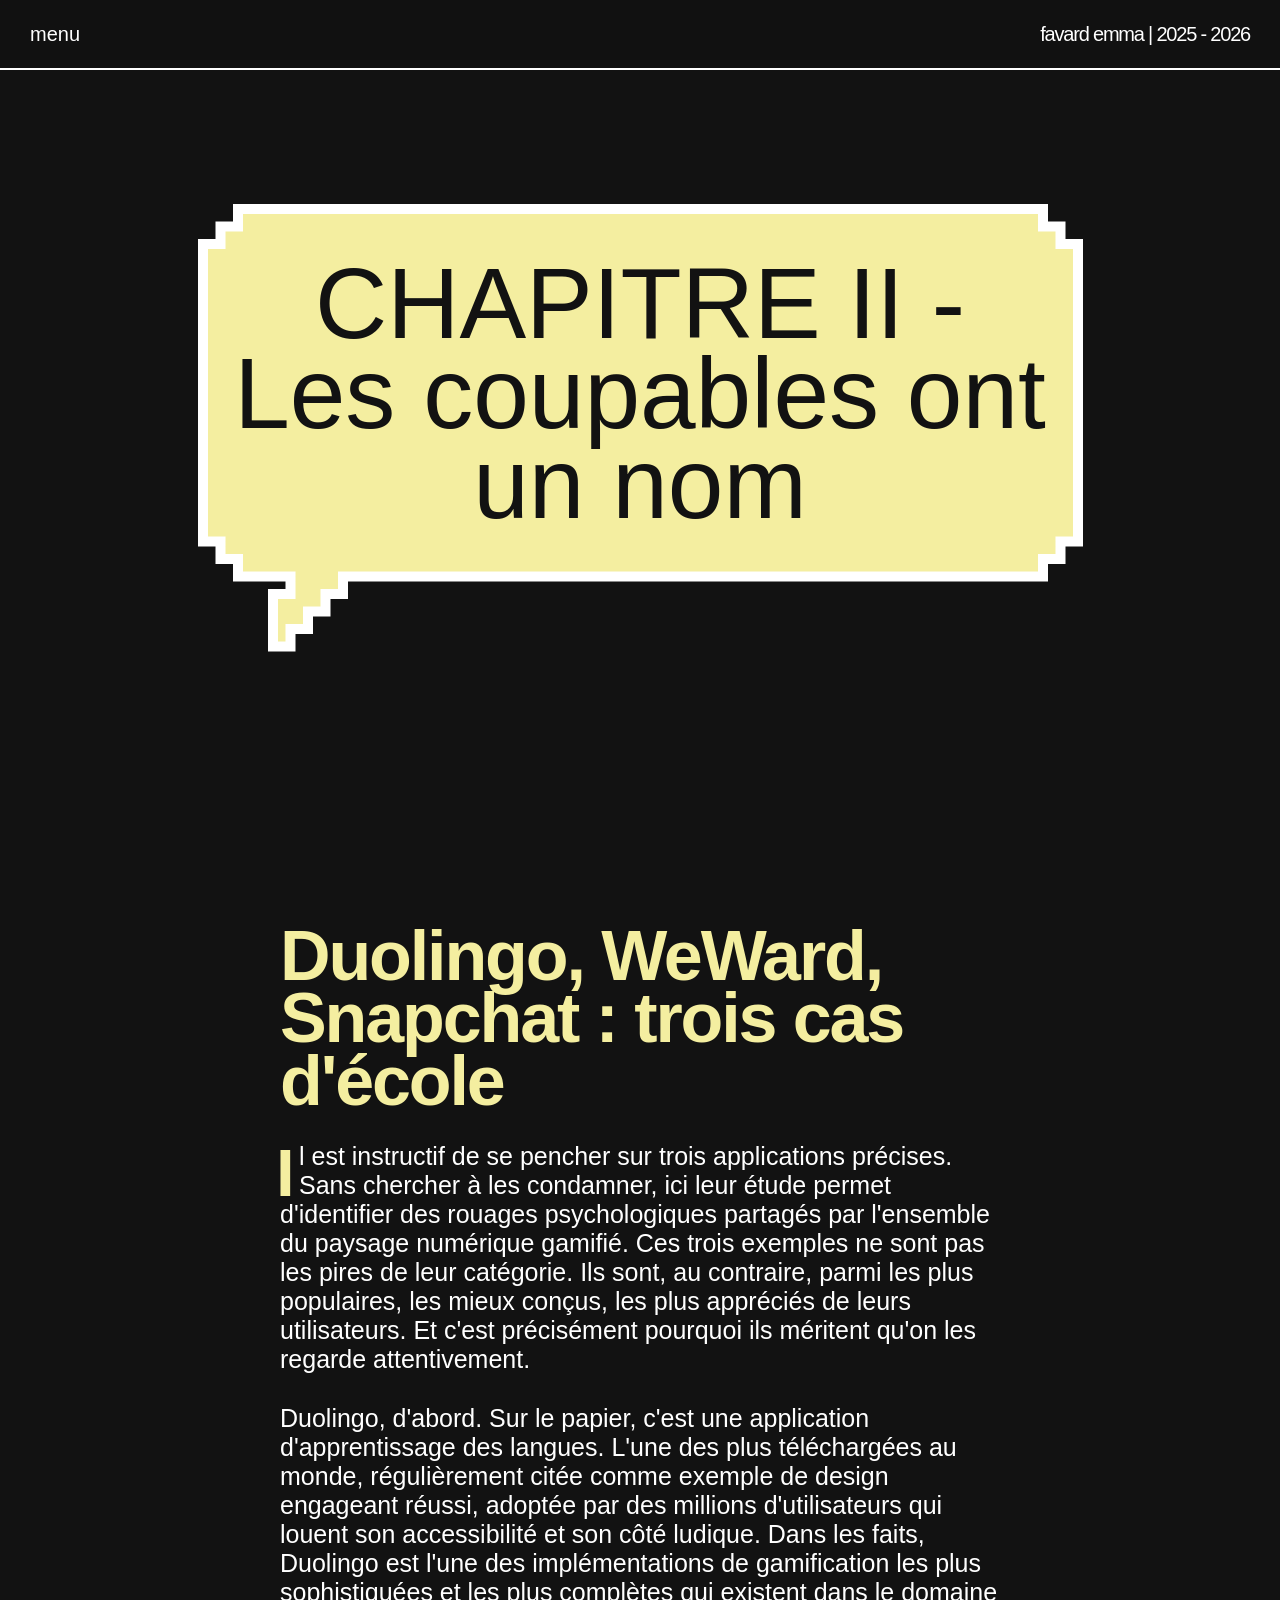
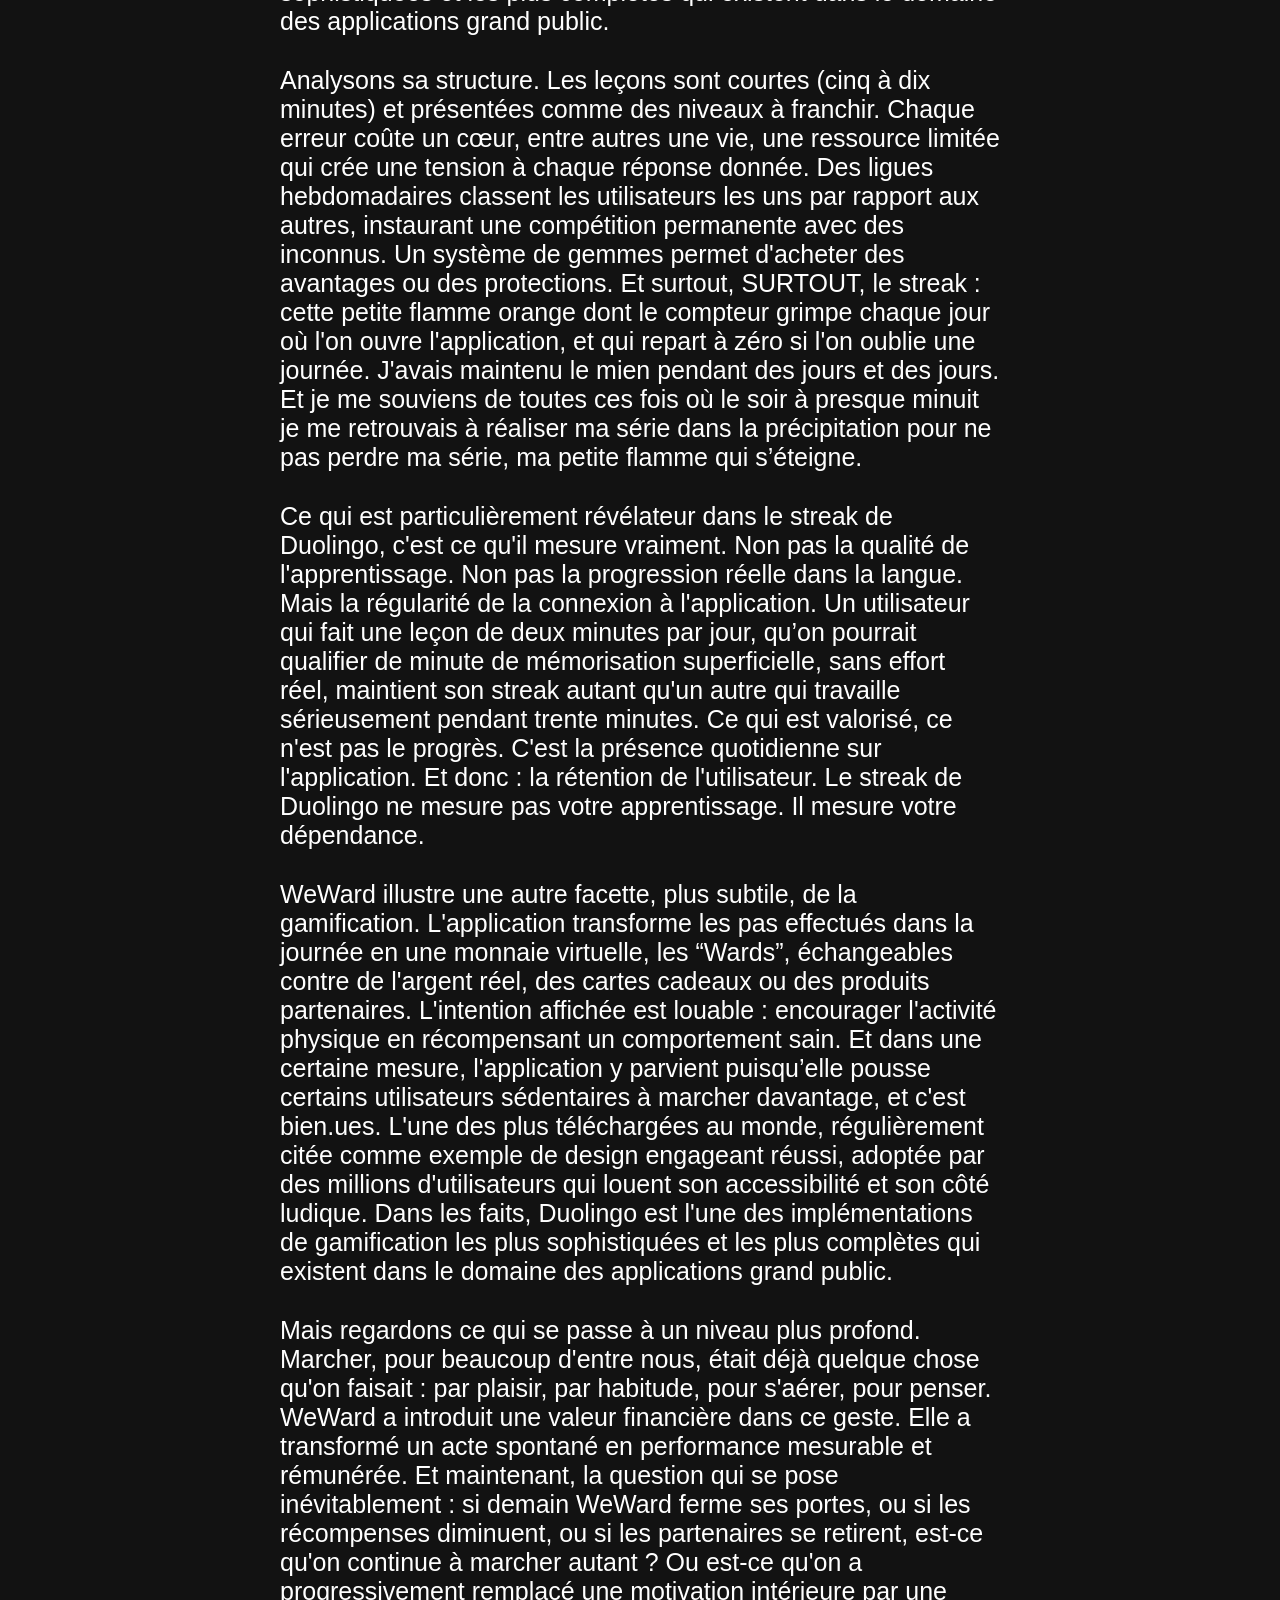
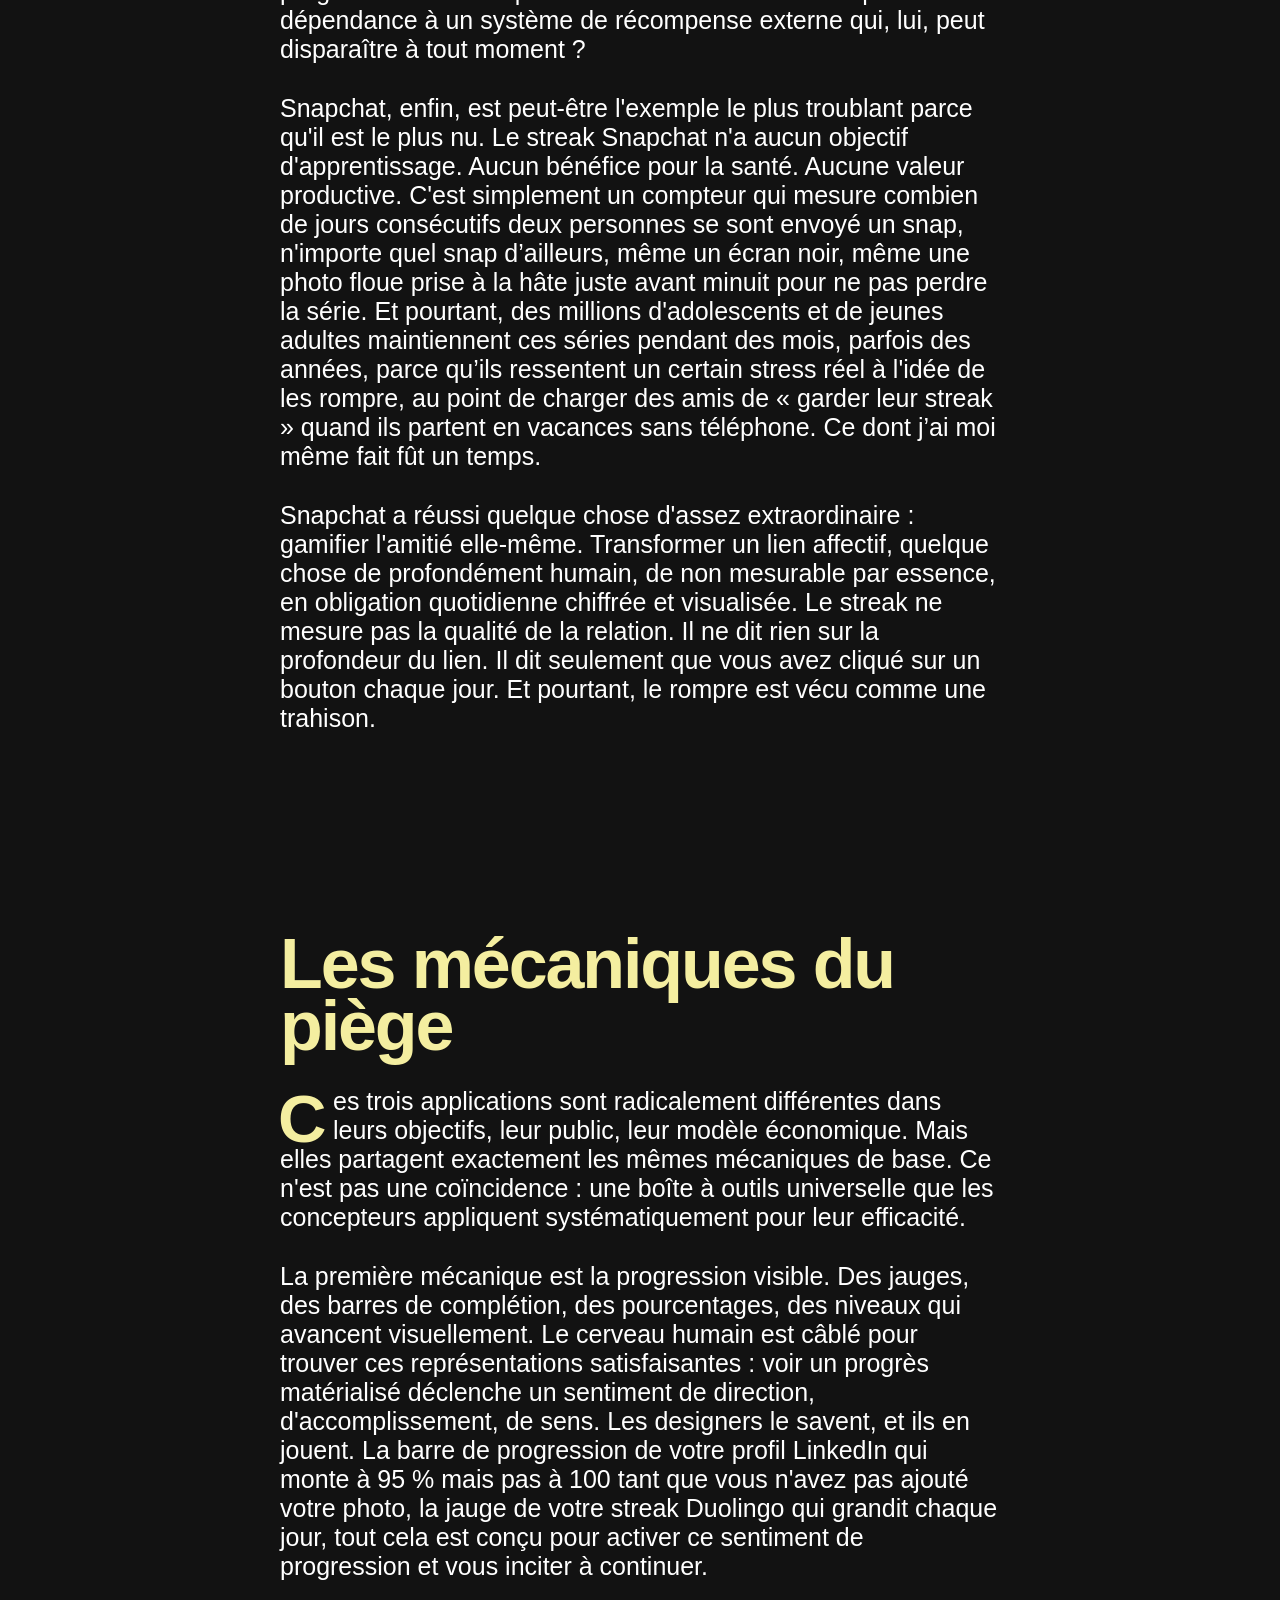
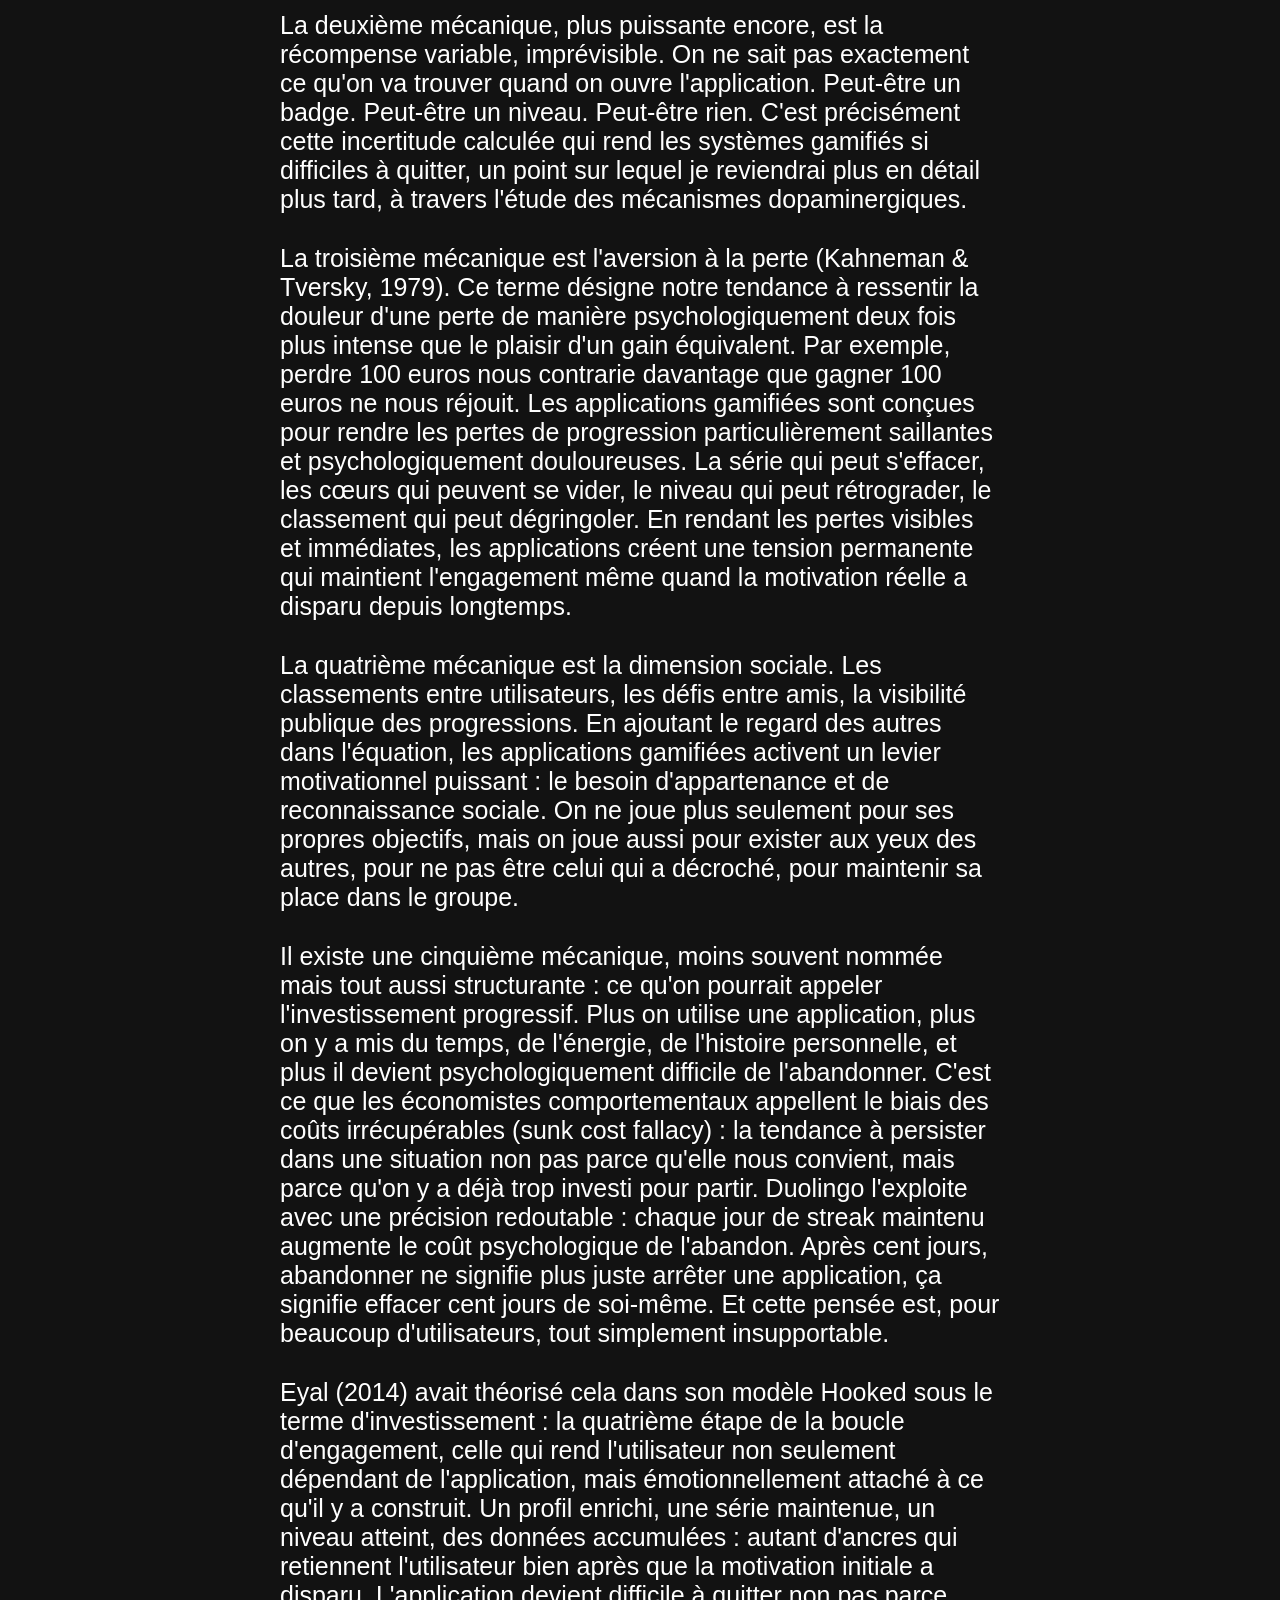
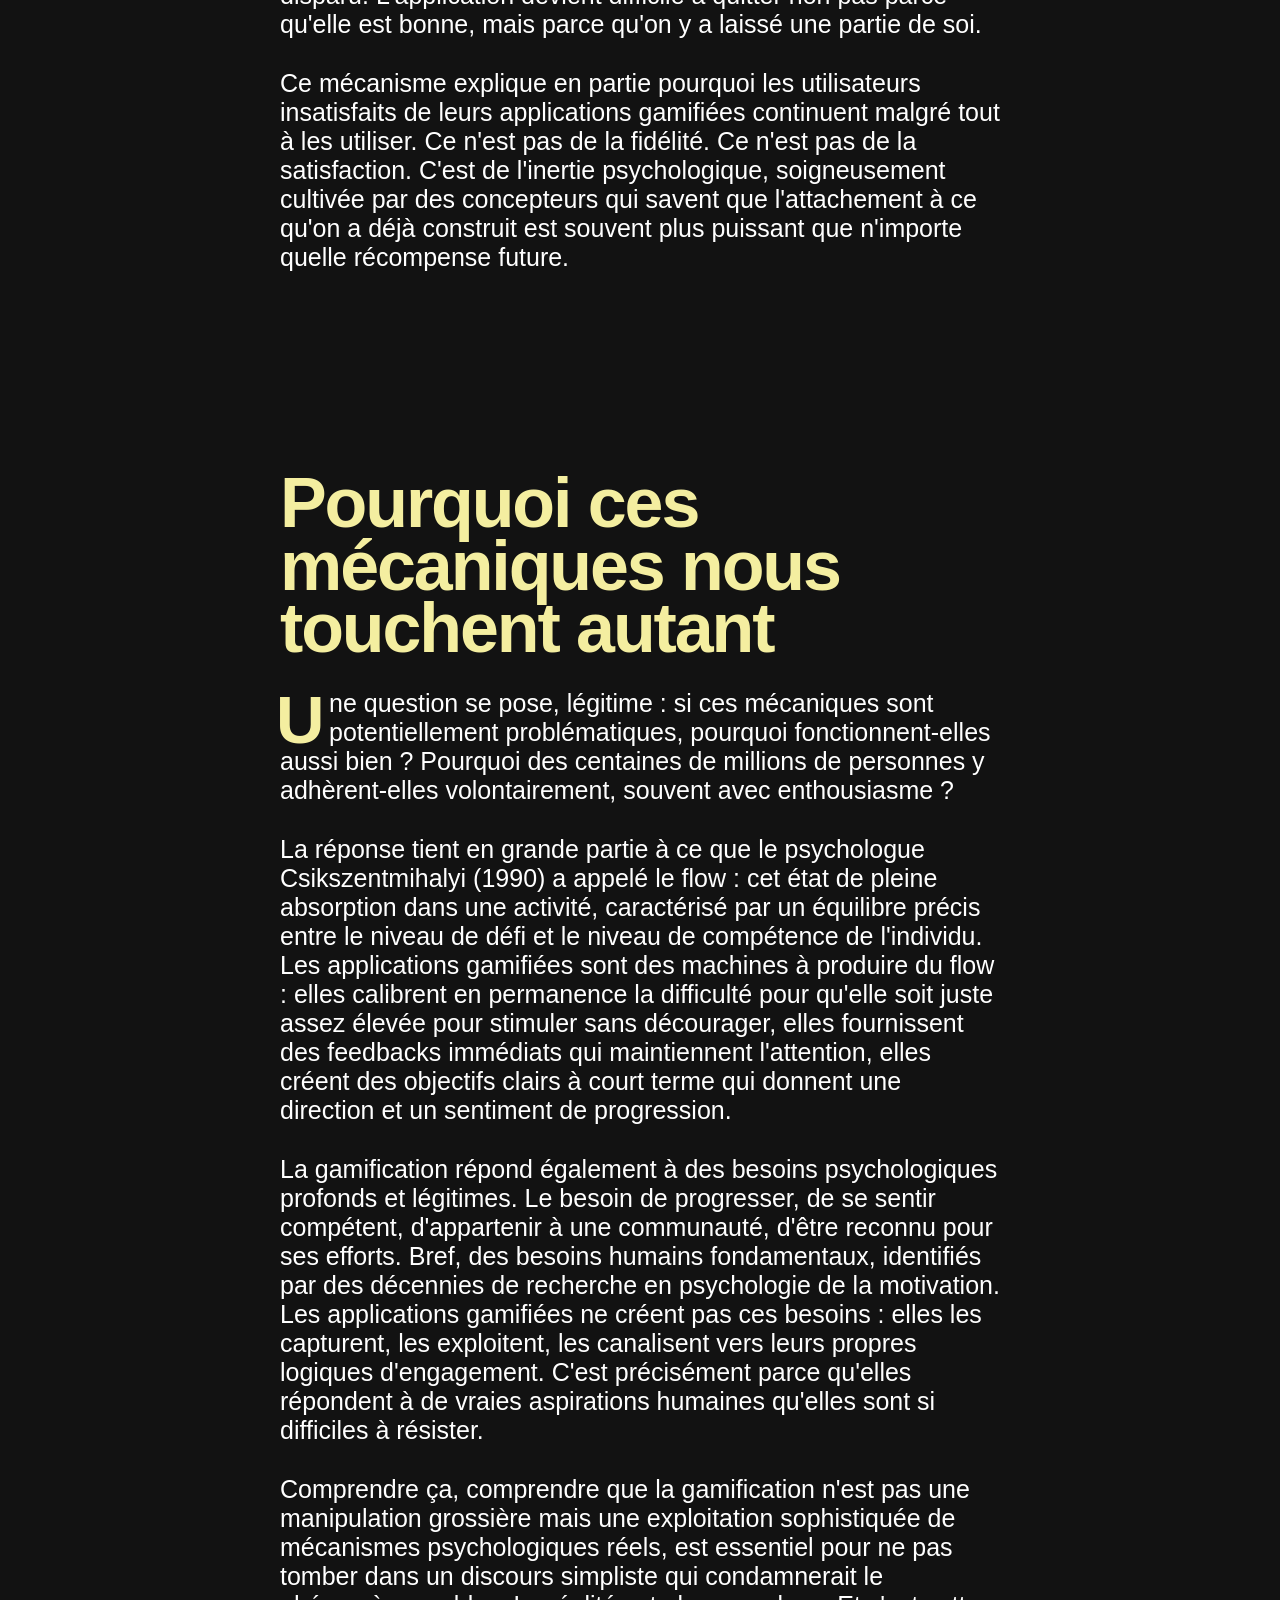
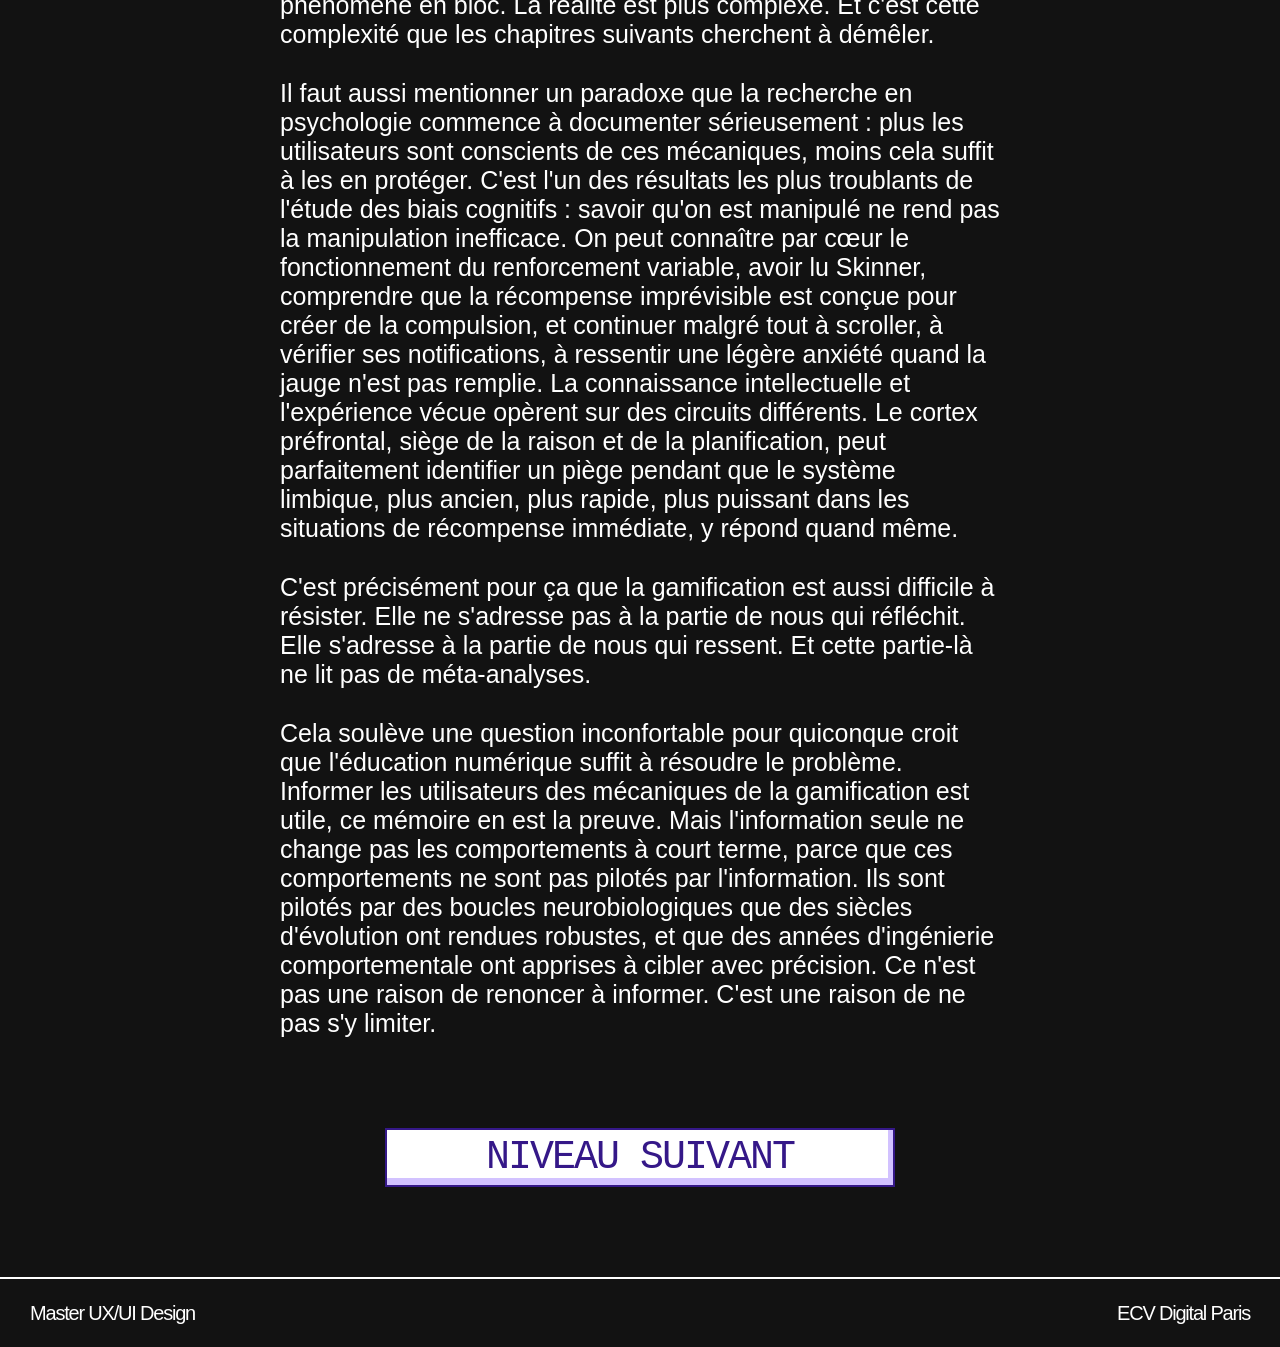
==== chapter-II.html @ 83c029a9 "Add files via upload" ====
<!doctype html>
<html lang="fr">
<head>
  <meta charset="utf-8">
  <meta name="viewport" content="width=device-width, initial-scale=1">
  <meta name="description" content="Introduction — Master UX/UI Design">
  <title>Introduction — Master UX/UI Design</title>
  <link rel="stylesheet" href="style.css">
</head>

<body style="--accent-color: #F4EEA0;">

  <section class="pause-menu" aria-label="Menu de navigation" aria-hidden="true">
    <header class="pause-menu__header"><button class="pause-menu__close" type="button" data-menu-close aria-label="Fermer le menu"><img src="assets/menu-icon-1.svg" alt=""></button><span>favard emma | 2025 - 2026</span></header>
    <nav class="pause-menu__content" aria-label="Pages">
      <h2>PAUSE</h2>
      <button type="button" data-page="introduction">introduction</button>
      <button type="button" data-page="chapter-I">chapitre I</button>
      <button type="button" data-page="chapter-II">chapitre II</button>
      <button type="button" data-page="chapter-III">chapitre III</button>
      <button type="button" data-page="chapter-IV">chapitre IV</button>
      <button type="button" data-page="conclusion">conclusion</button>
      <button type="button" data-page="bibliographie">bibliographie</button>
      <button type="button" data-page="quitter">quitter</button>
    </nav>
  </section>

  <header class="site-header">
    <nav class="nav-content" aria-label="Navigation principale"><button class="menu" type="button" data-menu-open>menu</button><span>favard emma | 2025 - 2026</span></nav>
  </header>

  <div class="progress" aria-label="Progression de la page"></div>

  <main>

    <section class="hero" aria-labelledby="page-title" style="--theme-color: #F4EEA0;">
      <div class="bubble">
        <svg class="bubble__svg" viewBox="0 0 300 150" preserveAspectRatio="none">
          <!-- Fond coloré dynamique -->
          <path class="bubble__fill" d="
            M 12,0 
            H 288 V 6 H 294 V 12 H 300 
            V 114 H 294 V 120 H 288 V 126 
            H 48 V 132 H 42 V 138 H 36 V 144 H 30 V 150 H 24 V 144 H 24 V 132 H 30 V 126 
            H 12 V 120 H 6 V 114 H 0 
            V 12 H 6 V 6 H 12 Z" />
          
          <!-- Contour blanc fixe -->
          <path class="bubble__outline" vector-effect="non-scaling-stroke" d="
            M 12,0 
            H 288 V 6 H 294 V 12 H 300 
            V 114 H 294 V 120 H 288 V 126 
            H 48 V 132 H 42 V 138 H 36 V 144 H 30 V 150 H 24 V 144 H 24 V 132 H 30 V 126 
            H 12 V 120 H 6 V 114 H 0 
            V 12 H 6 V 6 H 12 Z" />
        </svg>

        <h1 id="page-title">CHAPITRE II - Les coupables ont un nom</h1>
      </div>
    </section>

    <nav class="toc" id="toc" aria-label="Sommaire de la page">
      <ul>
        <li><a href="#section-1">Duolingo, WeWard, Snapchat : trois cas d'école</a></li>
        <li><a href="#section-2">Les mécaniques du piège</a></li>
        <li><a href="#section-3">Pourquoi ces mécaniques nous touchent autant</a></li>
      </ul>
    </nav>

    <article class="content">
      <h2 id="section-1">Duolingo, WeWard, Snapchat : trois cas d'école</h2>
        <p>Il est instructif de se pencher sur trois applications précises. Sans chercher à les condamner, ici leur étude permet d'identifier des rouages psychologiques partagés par l'ensemble du paysage numérique gamifié. Ces trois exemples ne sont pas les pires de leur catégorie. Ils sont, au contraire, parmi les plus populaires, les mieux conçus, les plus appréciés de leurs utilisateurs. Et c'est précisément pourquoi ils méritent qu'on les regarde attentivement.</p>

        <p>Duolingo, d'abord. Sur le papier, c'est une application d'apprentissage des langues. L'une des plus téléchargées au monde, régulièrement citée comme exemple de design engageant réussi, adoptée par des millions d'utilisateurs qui louent son accessibilité et son côté ludique. Dans les faits, Duolingo est l'une des implémentations de gamification les plus sophistiquées et les plus complètes qui existent dans le domaine des applications grand public.</p>

        <p>Analysons sa structure. Les leçons sont courtes (cinq à dix minutes) et présentées comme des niveaux à franchir. Chaque erreur coûte un cœur, entre autres une vie, une ressource limitée qui crée une tension à chaque réponse donnée. Des ligues hebdomadaires classent les utilisateurs les uns par rapport aux autres, instaurant une compétition permanente avec des inconnus. Un système de gemmes permet d'acheter des avantages ou des protections. Et surtout, SURTOUT, le streak : cette petite flamme orange dont le compteur grimpe chaque jour où l'on ouvre l'application, et qui repart à zéro si l'on oublie une journée. J'avais maintenu le mien pendant des jours et des jours. Et je me souviens de toutes ces fois où le soir à presque minuit je me retrouvais à réaliser ma série dans la précipitation pour ne pas perdre ma série, ma petite flamme qui s’éteigne.</p>

        <p>Ce qui est particulièrement révélateur dans le streak de Duolingo, c'est ce qu'il mesure vraiment. Non pas la qualité de l'apprentissage. Non pas la progression réelle dans la langue. Mais la régularité de la connexion à l'application. Un utilisateur qui fait une leçon de deux minutes par jour, qu’on pourrait qualifier de minute de mémorisation superficielle, sans effort réel, maintient son streak autant qu'un autre qui travaille sérieusement pendant trente minutes. Ce qui est valorisé, ce n'est pas le progrès. C'est la présence quotidienne sur l'application. Et donc : la rétention de l'utilisateur. Le streak de Duolingo ne mesure pas votre apprentissage. Il mesure votre dépendance.</p>

        <p>WeWard illustre une autre facette, plus subtile, de la gamification. L'application transforme les pas effectués dans la journée en une monnaie virtuelle, les “Wards”, échangeables contre de l'argent réel, des cartes cadeaux ou des produits partenaires. L'intention affichée est louable : encourager l'activité physique en récompensant un comportement sain. Et dans une certaine mesure, l'application y parvient puisqu’elle pousse certains utilisateurs sédentaires à marcher davantage, et c'est bien.ues. L'une des plus téléchargées au monde, régulièrement citée comme exemple de design engageant réussi, adoptée par des millions d'utilisateurs qui louent son accessibilité et son côté ludique. Dans les faits, Duolingo est l'une des implémentations de gamification les plus sophistiquées et les plus complètes qui existent dans le domaine des applications grand public.</p>

        <p>Mais regardons ce qui se passe à un niveau plus profond. Marcher, pour beaucoup d'entre nous, était déjà quelque chose qu'on faisait : par plaisir, par habitude, pour s'aérer, pour penser. WeWard a introduit une valeur financière dans ce geste. Elle a transformé un acte spontané en performance mesurable et rémunérée. Et maintenant, la question qui se pose inévitablement : si demain WeWard ferme ses portes, ou si les récompenses diminuent, ou si les partenaires se retirent, est-ce qu'on continue à marcher autant ? Ou est-ce qu'on a progressivement remplacé une motivation intérieure par une dépendance à un système de récompense externe qui, lui, peut disparaître à tout moment ?</p>

        <p>Snapchat, enfin, est peut-être l'exemple le plus troublant parce qu'il est le plus nu. Le streak Snapchat n'a aucun objectif d'apprentissage. Aucun bénéfice pour la santé. Aucune valeur productive. C'est simplement un compteur qui mesure combien de jours consécutifs deux personnes se sont envoyé un snap, n'importe quel snap d’ailleurs, même un écran noir, même une photo floue prise à la hâte juste avant minuit pour ne pas perdre la série. Et pourtant, des millions d'adolescents et de jeunes adultes maintiennent ces séries pendant des mois, parfois des années, parce qu’ils ressentent un certain stress réel à l'idée de les rompre, au point de charger des amis de « garder leur streak » quand ils partent en vacances sans téléphone. Ce dont j’ai moi même fait fût un temps.</p>

        <p>Snapchat a réussi quelque chose d'assez extraordinaire : gamifier l'amitié elle-même. Transformer un lien affectif, quelque chose de profondément humain, de non mesurable par essence, en obligation quotidienne chiffrée et visualisée. Le streak ne mesure pas la qualité de la relation. Il ne dit rien sur la profondeur du lien. Il dit seulement que vous avez cliqué sur un bouton chaque jour. Et pourtant, le rompre est vécu comme une trahison.</p>

      <h2 id="section-2">Les mécaniques du piège</h2>
        <p>Ces trois applications sont radicalement différentes dans leurs objectifs, leur public, leur modèle économique. Mais elles partagent exactement les mêmes mécaniques de base. Ce n'est pas une coïncidence : une boîte à outils universelle que les concepteurs appliquent systématiquement pour leur efficacité.</p>

        <p>La première mécanique est la progression visible. Des jauges, des barres de complétion, des pourcentages, des niveaux qui avancent visuellement. Le cerveau humain est câblé pour trouver ces représentations satisfaisantes : voir un progrès matérialisé déclenche un sentiment de direction, d'accomplissement, de sens. Les designers le savent, et ils en jouent. La barre de progression de votre profil LinkedIn qui monte à 95 % mais pas à 100 tant que vous n'avez pas ajouté votre photo, la jauge de votre streak Duolingo qui grandit chaque jour, tout cela est conçu pour activer ce sentiment de progression et vous inciter à continuer.</p>

        <p>La deuxième mécanique, plus puissante encore, est la récompense variable, imprévisible. On ne sait pas exactement ce qu'on va trouver quand on ouvre l'application. Peut-être un badge. Peut-être un niveau. Peut-être rien. C'est précisément cette incertitude calculée qui rend les systèmes gamifiés si difficiles à quitter, un point sur lequel je reviendrai plus en détail plus tard, à travers l'étude des mécanismes dopaminergiques.</p>

        <p>La troisième mécanique est l'aversion à la perte (Kahneman & Tversky, 1979). Ce terme désigne notre tendance à ressentir la douleur d'une perte de manière psychologiquement deux fois plus intense que le plaisir d'un gain équivalent. Par exemple, perdre 100 euros nous contrarie davantage que gagner 100 euros ne nous réjouit. Les applications gamifiées sont conçues pour rendre les pertes de progression particulièrement saillantes et psychologiquement douloureuses. La série qui peut s'effacer, les cœurs qui peuvent se vider, le niveau qui peut rétrograder, le classement qui peut dégringoler. En rendant les pertes visibles et immédiates, les applications créent une tension permanente qui maintient l'engagement même quand la motivation réelle a disparu depuis longtemps.</p>

        <p>La quatrième mécanique est la dimension sociale. Les classements entre utilisateurs, les défis entre amis, la visibilité publique des progressions. En ajoutant le regard des autres dans l'équation, les applications gamifiées activent un levier motivationnel puissant : le besoin d'appartenance et de reconnaissance sociale. On ne joue plus seulement pour ses propres objectifs, mais on joue aussi pour exister aux yeux des autres, pour ne pas être celui qui a décroché, pour maintenir sa place dans le groupe.</p>

        <p>Il existe une cinquième mécanique, moins souvent nommée mais tout aussi structurante : ce qu'on pourrait appeler l'investissement progressif. Plus on utilise une application, plus on y a mis du temps, de l'énergie, de l'histoire personnelle, et plus il devient psychologiquement difficile de l'abandonner. C'est ce que les économistes comportementaux appellent le biais des coûts irrécupérables (sunk cost fallacy) : la tendance à persister dans une situation non pas parce qu'elle nous convient, mais parce qu'on y a déjà trop investi pour partir. Duolingo l'exploite avec une précision redoutable : chaque jour de streak maintenu augmente le coût psychologique de l'abandon. Après cent jours, abandonner ne signifie plus juste arrêter une application, ça signifie effacer cent jours de soi-même. Et cette pensée est, pour beaucoup d'utilisateurs, tout simplement insupportable.</p>

        <p>Eyal (2014) avait théorisé cela dans son modèle Hooked sous le terme d'investissement : la quatrième étape de la boucle d'engagement, celle qui rend l'utilisateur non seulement dépendant de l'application, mais émotionnellement attaché à ce qu'il y a construit. Un profil enrichi, une série maintenue, un niveau atteint, des données accumulées : autant d'ancres qui retiennent l'utilisateur bien après que la motivation initiale a disparu. L'application devient difficile à quitter non pas parce qu'elle est bonne, mais parce qu'on y a laissé une partie de soi.</p>

        <p>Ce mécanisme explique en partie pourquoi les utilisateurs insatisfaits de leurs applications gamifiées continuent malgré tout à les utiliser. Ce n'est pas de la fidélité. Ce n'est pas de la satisfaction. C'est de l'inertie psychologique, soigneusement cultivée par des concepteurs qui savent que l'attachement à ce qu'on a déjà construit est souvent plus puissant que n'importe quelle récompense future.</p>

      <h2 id="section-3">Pourquoi ces mécaniques nous touchent autant</h2>
        <p>Une question se pose, légitime : si ces mécaniques sont potentiellement problématiques, pourquoi fonctionnent-elles aussi bien ? Pourquoi des centaines de millions de personnes y adhèrent-elles volontairement, souvent avec enthousiasme ?</p>

        <p>La réponse tient en grande partie à ce que le psychologue Csikszentmihalyi (1990) a appelé le flow : cet état de pleine absorption dans une activité, caractérisé par un équilibre précis entre le niveau de défi et le niveau de compétence de l'individu. Les applications gamifiées sont des machines à produire du flow : elles calibrent en permanence la difficulté pour qu'elle soit juste assez élevée pour stimuler sans décourager, elles fournissent des feedbacks immédiats qui maintiennent l'attention, elles créent des objectifs clairs à court terme qui donnent une direction et un sentiment de progression.</p>

        <p>La gamification répond également à des besoins psychologiques profonds et légitimes. Le besoin de progresser, de se sentir compétent, d'appartenir à une communauté, d'être reconnu pour ses efforts. Bref, des besoins humains fondamentaux, identifiés par des décennies de recherche en psychologie de la motivation. Les applications gamifiées ne créent pas ces besoins : elles les capturent, les exploitent, les canalisent vers leurs propres logiques d'engagement. C'est précisément parce qu'elles répondent à de vraies aspirations humaines qu'elles sont si difficiles à résister.</p>

        <p>Comprendre ça, comprendre que la gamification n'est pas une manipulation grossière mais une exploitation sophistiquée de mécanismes psychologiques réels, est essentiel pour ne pas tomber dans un discours simpliste qui condamnerait le phénomène en bloc. La réalité est plus complexe. Et c'est cette complexité que les chapitres suivants cherchent à démêler.</p>

        <p>Il faut aussi mentionner un paradoxe que la recherche en psychologie commence à documenter sérieusement : plus les utilisateurs sont conscients de ces mécaniques, moins cela suffit à les en protéger. C'est l'un des résultats les plus troublants de l'étude des biais cognitifs : savoir qu'on est manipulé ne rend pas la manipulation inefficace. On peut connaître par cœur le fonctionnement du renforcement variable, avoir lu Skinner, comprendre que la récompense imprévisible est conçue pour créer de la compulsion, et continuer malgré tout à scroller, à vérifier ses notifications, à ressentir une légère anxiété quand la jauge n'est pas remplie. La connaissance intellectuelle et l'expérience vécue opèrent sur des circuits différents. Le cortex préfrontal, siège de la raison et de la planification, peut parfaitement identifier un piège pendant que le système limbique, plus ancien, plus rapide, plus puissant dans les situations de récompense immédiate, y répond quand même.</p>

        <p>C'est précisément pour ça que la gamification est aussi difficile à résister. Elle ne s'adresse pas à la partie de nous qui réfléchit. Elle s'adresse à la partie de nous qui ressent. Et cette partie-là ne lit pas de méta-analyses.</p>

        <p>Cela soulève une question inconfortable pour quiconque croit que l'éducation numérique suffit à résoudre le problème. Informer les utilisateurs des mécaniques de la gamification est utile, ce mémoire en est la preuve. Mais l'information seule ne change pas les comportements à court terme, parce que ces comportements ne sont pas pilotés par l'information. Ils sont pilotés par des boucles neurobiologiques que des siècles d'évolution ont rendues robustes, et que des années d'ingénierie comportementale ont apprises à cibler avec précision. Ce n'est pas une raison de renoncer à informer. C'est une raison de ne pas s'y limiter.</p>

    </article>
    <button type="button" class="next">niveau suivant</button>
  </main>

  <footer><span>Master UX/UI Design</span><span>ECV Digital Paris</span></footer>

  <script src="script.js" defer></script>
  
</body>
</html>
---- style.css ----
:root { --black:#121212; --white:#fff; --purple:#351888; --pastel-purple:#d2c2ff; --pastel-green:#b6fb9a; --display:"Clash Display","Arial Narrow","Helvetica Neue",Arial,sans-serif; --bankara:"Bankara Grotesk","Helvetica Neue",Helvetica,Arial,sans-serif; --sans:"Helvetica Neue",Helvetica,Arial,sans-serif; --serif:"Microserif","Courier New",monospace; }
* { box-sizing:border-box; }

html { scroll-behavior: smooth; }
html, body { margin:0; background:var(--black); }
body { color:var(--white); font-family:var(--sans); }
body.launch-page { overflow:hidden; }






.hero {
  display: flex;
  justify-content: center;
  align-items: center;
  padding: 40px 20px;
  width: 100%;
}

.bubble {
  position: relative;
  display: inline-flex;
  align-items: center;
  justify-content: center;
  min-width: 300px;
  
  /* Padding égalisé pour ne pas pousser le texte vers le bas */
  padding: 35px 45px 55px 45px;
  box-sizing: border-box;
}

.bubble__svg {
  inset: 0;
  width: 100%;
  z-index: 1;
  pointer-events: none;
  overflow: visible;
}

/* Remplissage dynamique par page */
.bubble__fill {
  fill: var(--theme-color, #e6e1fc);
}

/* Contour blanc pixelisé net */
.bubble__outline {
  fill: none;
  stroke: #ffffff;
  stroke-width: 10px;
  stroke-linejoin: miter;
}

/* Titre */
.bubble h1#page-title {
  z-index: 2;
  margin-top: -70px !important;
  color: #121212;
  font-family: "Clash Display", sans-serif;
  font-size: 100px;
  font-weight: 300;
  text-align: center;
  line-height: 0.9;
}








/* --- SOMMAIRE (TOC) --- */
.toc {
  position: fixed;
  top: 120px;
  left: 50px;
  width: 250px;
  opacity: 0;
  visibility: hidden;
  transition: opacity 0.4s ease, visibility 0.4s ease;
  z-index: 5;
}

/* Classe d'apparition déclenchée par le JS au premier h2 */
.toc.is-visible {
  opacity: 1;
  visibility: visible;
}

.toc ul {
  list-style: none;
  padding: 0;
  margin: 0;
  display: flex;
  flex-direction: column;
  gap: 16px;
}

.toc a {
  font-family: var(--display, sans-serif);
  font-size: 20px;
  line-height: 1.3;
  color: rgba(255, 255, 255, 0.4); /* Couleur inactive */
  text-decoration: none;
  transition: color 0.25s ease, transform 0.25s ease;
  display: block;
}

.toc a:hover {
  color: var(--white, #fff);
}

/* État actif (Changement de couleur d'encre) */
.toc a.is-active {
  color: var(--accent-color);
  font-weight: 600;
  transform: translateX(4px);
}





button, a { font:inherit; }
.launch { position:fixed; z-index:10; inset:0; overflow:hidden; background:var(--black); }
.launch::before { position:absolute; z-index:1; inset:0; content:""; opacity:.1; pointer-events:none; background:url("assets/loading-texture-2.jpeg") center / cover; mix-blend-mode:soft-light; }
.launch__loading, .launch__home { position:absolute; inset:0; }
.launch__loading { z-index:2; display:grid; place-items:center; transition:opacity .45s ease, visibility .45s ease; }
.loading-bar { width:min(1600px, calc(100% - 166px)); height:10px; overflow:hidden; border-radius:10px; background:var(--purple); }
.loading-bar span { display:block; width:6.25%; height:100%; border-radius:inherit; background:var(--pastel-purple); animation:load 1.55s cubic-bezier(.4,0,.2,1) forwards; }
.launch__home { z-index:1; display:grid; grid-template-rows:90px 1fr 90px; opacity:0; transition:opacity .45s ease; }
.launch__header, .launch__footer { display:flex; align-items:center; justify-content:space-between; padding:30px; font-family:var(--bankara); font-size:30px; letter-spacing:-.06em; }
.launch__header { border-bottom:2px solid var(--white); background:rgba(18,18,18,.96); backdrop-filter:blur(30px); }
.launch__header button { padding:0; border:0; color:inherit; cursor:pointer; background:none; transition:color .2s ease; }
.launch__header button:hover, .launch__header button:focus-visible { color:var(--pastel-green); outline:none; }
.launch__footer { border-top:2px solid var(--white); }
.launch__main { display:grid; place-content:center; justify-items:center; gap:60px; padding:25px; }
.launch__title { width:min(900px, calc(100vw - 200px)); height: auto; max-height:576px; opacity:0; transform:translateY(28px); transition:opacity .8s ease, transform .8s ease; }
.launch__start { width: 398px; max-width: 100%; height: 59px; border: 2px solid var(--purple); box-shadow: inset -5px -7px 0 var(--pastel-purple); color: var(--purple); cursor: pointer; background: var(--white); font-family: var(--serif); font-size: 50px; font-weight: 400; line-height: 1; text-transform: uppercase; opacity: 0; transform: translateY(18px); transition: opacity .6s .25s ease, transform .2s ease, color .2s ease, background .2s ease; }
.launch__start:hover, .launch__start:focus-visible { color: var(--pastel-purple); background: var(--white); outline: none; transform: translateY(-4px) !important; }
.launch.is-empty .launch__loading { visibility:hidden; opacity:0; }
.launch.is-empty .launch__home { opacity:1; }
.launch.is-ready .launch__title, .launch.is-ready .launch__start { opacity:1; transform:translateY(0); }
.launch.is-ready .launch__title { animation:levitate 4s ease-in-out infinite; }
.launch.is-finished { visibility:hidden; opacity:0; transition:opacity .45s ease, visibility .45s ease; }
.pause-menu { position:fixed; z-index:20; inset:0; display:grid; grid-template-rows:90px 1fr; visibility:hidden; opacity:0; background:var(--purple); transition:opacity .25s ease, visibility .25s ease; }
.pause-menu.is-open { visibility:visible; opacity:1; }
.pause-menu__header { display:flex; align-items:center; justify-content:space-between; padding:0 30px; border-bottom:2px solid var(--white); font-family:var(--bankara); font-size:20px; letter-spacing:-.06em; height: 70px;}
.pause-menu__close { width:30px; height:30px; padding:0; border:0; cursor:pointer; background:none; }
.pause-menu__close img { display:block; width:100%; height:100%; transition:filter .2s ease; }
.pause-menu__close:hover img, .pause-menu__close:focus-visible img { filter:brightness(0) saturate(100%) invert(90%) sepia(78%) saturate(372%) hue-rotate(43deg) brightness(105%) contrast(97%); }
.pause-menu__content { display:flex; flex-direction:column; align-items:center; justify-content:center; gap:15px; padding:25px; overflow:auto; }
.pause-menu__content h2 { margin:0 0 30px; color:var(--white); font-family:var(--bankara); font-size:100px; font-weight:400; line-height:1.115; letter-spacing:0; }
.pause-menu__content button { width:450px; max-width:100%; height:45px; border:2px solid var(--purple); box-shadow:inset -5px -7px 0 var(--pastel-purple); color:var(--purple); cursor:pointer; background:var(--white); font-family:var(--serif); font-size:30px; font-weight:500; line-height:1; text-transform:uppercase; transition:transform .2s ease, color .2s ease; }
.pause-menu__content button:hover, .pause-menu__content button:focus-visible { color:var(--pastel-purple); background:var(--white); outline:none; transform:translateY(-4px); }



@keyframes load { to { width:100%; } }
.site-header { position:sticky; z-index:2; top:0; height:70px; border-bottom:2px solid var(--white); background:rgba(18,18,18,.96); backdrop-filter:blur(30px); }
.nav-content { height:100%; display:flex; align-items:center; justify-content:space-between; padding:0 30px; font-family:var(--bankara); font-size:20px; font-weight:400; letter-spacing:-.06em; }
.menu { padding:0; border:0; color:inherit; cursor:pointer; background:none; transition:color .2s ease; }
.menu:hover, .menu:focus-visible { color:var(--pastel-green); outline:none; }



main { min-height:calc(100vh - 180px); }
.hero { width:min(1005px, calc(100% - 48px)); margin:80px auto 0; position:relative; }
.bubble { inset:0; width:100%; height:495px; animation:levitate 4s ease-in-out infinite; }
.bubble__fill, .bubble__outline { position:absolute; display:block; max-width:none; }
.bubble__fill { top:15px; left:15px; width:calc(100% - 30px); height:450px; }
.bubble__outline { inset:0; width:100%; height:495px; }
.bubble h1 { position:absolute; left:50%; width:calc(100% - 130px); margin:0; transform:translateX(-50%); color:var(--black); font-family:"Clash Display", var(--display); font-size:100px; font-weight:400; line-height:1.115; text-align:center; letter-spacing:0; }
.content { width:min(720px, calc(100% - 48px)); margin:0 auto; padding-bottom:90px; }



h2 { margin-top: 200px; margin-bottom: 30px; color:var(--accent-color); font-family:"Clash Display", var(--display); font-size:70px; font-weight:700; line-height:.89; letter-spacing:-.03em; scroll-margin-top: 120px; }
.content p { margin:0 0 30px; font-family:"Clash Display", var(--display); font-size:25px; font-weight:400; line-height:normal; letter-spacing:0; }
.content p:last-child { margin-bottom:0; }
.next { width:min(510px, calc(100% - 48px)); height:59px; display:grid; place-items:center; margin:0 auto 90px; border:2px solid var(--purple); box-shadow:inset -5px -7px 0 var(--pastel-purple); color:var(--purple); cursor:pointer; background:var(--white); font-family:var(--serif); font-size:40px; font-weight:400; line-height:1; letter-spacing:-2px; text-decoration:none; text-transform:uppercase; transition:transform .2s ease, color .2s ease; }
.next:hover, .next:focus-visible { color:var(--pastel-purple); background:var(--white); outline:none; transform:translateY(-4px); }



.content h2 + p::first-letter {
  initial-letter: 2;
  font-family: var(--bankara);
  font-size: 75px;
  font-weight: 700;
  line-height: 0.7;
  float: left;
  margin-right: 8px;
  margin-bottom: -10px;
  padding-top: 8px;
  color: var(--accent-color);         
  height: 1.9em;
}




/* 1. Configuration de la grille 3x3 */
.cards-grid {
  display: grid !important;
  grid-template-columns: repeat(3, 1fr) !important;
  gap: 20px !important;
  padding: 0 !important;
  margin: 40px 0 !important;
  list-style: none !important;
}

/* 2. État initial : masqué par défaut */
.cards-grid li {
  height: 270px !important;
  box-sizing: border-box !important;
  padding: 25px;
  border-radius: 20px;
  box-shadow: 0 8px 20px rgba(0, 0, 0, 0.06);
  font-family: "Clash Display", var(--display, sans-serif);
  color: #2d2b38;

  display: flex !important;
  flex-direction: column !important;
  justify-content: flex-start !important;
  overflow: hidden;

  /* État invisible avant le scroll */
  opacity: 0;
  transform: translateY(20px);
  transition: opacity 0.4s ease, transform 0.4s ease;
}

/* 3. Déclenchement de l'apparition en cascade via la classe JS */
.cards-grid.is-visible li {
  opacity: 1 !important;
  transform: translateY(0) !important;
  transition-delay: calc(var(--i, 0) * 0.2s);
}

/* 4. Numéro et texte */
.cards-grid li .card-num {
  display: inline-flex;
  align-items: center;
  justify-content: center;
  width: 36px;
  height: 36px;
  min-height: 36px;
  margin-bottom: 15px;
  border: 2px solid #2d2b38;
  border-radius: 50%;
  font-weight: 700;
  font-size: 16px;
}

.cards-grid li p {
  font-size: 15px !important;
  line-height: 1.4 !important;
  margin: 0 !important;
}

/* Couleurs pastel */
.cards-grid li:nth-child(1) { background: #D2C2FF !important; }
.cards-grid li:nth-child(2) { background: #B6FB9A !important; }
.cards-grid li:nth-child(3) { background: #FC90C2 !important; }
.cards-grid li:nth-child(4) { background: #F4EEA0 !important; }
.cards-grid li:nth-child(5) { background: #A0EDF4 !important; }
.cards-grid li:nth-child(6) { background: #FF7979 !important; }
.cards-grid li:nth-child(7) { background: #A9FFDA !important; }
.cards-grid li:nth-child(8) { background: #FFB991 !important; }

@keyframes cardFadeIn {
  from {
    opacity: 0;
    transform: translateY(20px);
  }
  to {
    opacity: 1;
    transform: translateY(0);
  }
}

footer { height:70px; display:flex; align-items:center; justify-content:space-between; gap:24px; padding:30px; border-top:2px solid var(--white); font-family:var(--bankara); font-size:20px; letter-spacing:-.06em; }



@keyframes levitate { 0%, 100% { transform:translateY(0); } 50% { transform:translateY(-18px); } }





/* ==========================================
   RESPONSIVE COMPLET (1440px, 1024px, 768px, 430px)
   ========================================== */

/* ==========================================
   GESTION DU SOMMAIRE (TOC)
   ========================================== */

/* Change la valeur (ex: 1440px, 1300px, 1200px) selon le moment où tu veux qu'il disparaisse */
@media (max-width: 1390px) {
  .toc {
    display: none !important;
  }
}

/* --- 2. TABLETTE PAYSAGE & PETITS LAPTOPS (<= 1024px) --- */
@media (max-width: 1024px) {
  /* En-tête du site & Lancement */
  .site-header {
    height: 75px;
  }
  
  .nav-content {
    font-size: 24px;
    padding-inline: 24px;
  }

  .launch__title { 
    width: min(650px, calc(100vw - 80px)); 
  }

  .launch__start,
  .pause-menu__content button {
    width: min(360px, 100%);
    height: 52px;
    font-size: 36px;
  }

  /* Zone Hero & Bulle */
.hero {
    width: min(100% - 48px, 900px) !important;
    min-height: 280px !important; /* Laisse de la hauteur pour la bulle */
    height: auto !important;
  }
  
.bubble {
    width: 100% !important;
    max-width: 650px !important;
    min-height: 240px !important;
    display: flex !important;
    align-items: center !important;
    justify-content: center !important;
    margin: 0 auto;
  }

  .bubble h1#page-title,
  .bubble h1 {
    font-size: clamp(36px, 5.5vw, 64px) !important;
    margin: 0 !important;
    margin-top: -25px !important;
  }

  /* Contenu & Typo */
  .content {
    width: min(100% - 48px, 680px);
  }

  h2 {
    margin-top: 120px;
    font-size: clamp(40px, 6vw, 56px);
    scroll-margin-top: 90px;
  }

  .content p {
    font-size: 21px;
  }

  /* Grille de cartes : 2 colonnes */
  ul.cards-grid, 
  .content ul.cards-grid {
    grid-template-columns: repeat(2, 1fr) !important;
  }

  .cards-grid li {
  height: 180px !important;
  }
}



/* --- 3. TABLETTE PORTRAIT & MOBILE (<= 768px) --- */
@media (max-width: 768px) {
  .site-header { 
    height: 64px; 
  }
  
  .nav-content { 
    padding-inline: 18px; 
    font-size: 20px; 
  }

  /* Header / Footer en-ligne préservés */
  .launch__header, 
  .launch__footer { 
    display: flex;
    flex-direction: row;
    align-items: center;
    justify-content: space-between;
    padding: 18px; 
    font-size: 20px; 
  }

  .launch__main { 
    gap: 35px; 
  }

  .launch__title { 
    width: calc(100vw - 40px); 
  }

  .loading-bar { 
    width: calc(100% - 40px); 
  }

  /* Boutons compacts */
  .launch__start,
  .pause-menu__content button,
  .next {
    width: min(320px, 100%) !important;
    height: 48px !important;
    font-size: 28px !important;
    box-shadow: inset -4px -5px 0 var(--pastel-purple) !important;
  }

  .next {
    font-size: 22px !important;
    margin-bottom: 48px !important;
  }

  /* Hero & Bulle ajustée (stroke + pas de chevauchement) */
  .hero {
    width: min(100% - 32px, 550px);
    margin: 40px auto 30px !important;
  }

  .bubble {
    width: min(100%, 450px) !important;
    padding: 25px 25px 45px 25px !important;
  }

  .bubble__outline {
    stroke-width: 2.5px !important;
  }

  .bubble h1#page-title,
  .bubble h1 {
    font-size: clamp(24px, 6.5vw, 40px) !important;
    line-height: 1.1;
    margin-top: -20px !important;
  }

  /* Contenu textuel */
  .content {
    width: min(100% - 32px, 620px);
    margin-top: 0 !important;
    padding-bottom: 60px;
  }

  h2 {
    margin-top: 80px;
    margin-bottom: 20px;
    font-size: clamp(32px, 8vw, 42px);
  }

  .content p {
    margin-bottom: 20px;
    font-size: 18px;
    line-height: 1.4;
  }

  .content h2 + p::first-letter {
    font-size: 52px;
    height: 1.4em;
    margin-right: 6px;
    padding-top: 2px;
  }

  /* Grille 1 colonne */
  ul.cards-grid, 
  .content ul.cards-grid {
    grid-template-columns: 1fr !important;
  }

  .cards-grid li {
    height: auto !important;
    min-height: 160px;
  }

  footer {
    padding: 20px 18px;
    font-size: 18px;
  }
}

/* --- 4. PETITS MOBILES (<= 430px) --- */
@media (max-width: 430px) {
  .nav-content span:last-child { 
    max-width: 160px; 
    text-align: right; 
  }

  .launch__footer { 
    flex-direction: column; 
    align-items: flex-start; 
    gap: 8px; 
  }
  
  .bubble {
    padding: 20px 20px 40px 20px !important;
  }

  .bubble__outline {
    stroke-width: 2px !important;
  }

  .bubble h1#page-title,
  .bubble h1 {
    font-size: 22px !important;
  }

  .launch__start,
  .pause-menu__content button,
  .next {
    width: calc(100% - 32px) !important; /* Laisse 16px de marge sur les très petits écrans */
    max-width: 100% !important;
  }
}

/* Accessibility */
@media (prefers-reduced-motion: reduce) { 
  .bubble, 
  .launch.is-ready .launch__title,
  .launch.is-ready .launch__start { 
    animation: none !important; 
  } 
}
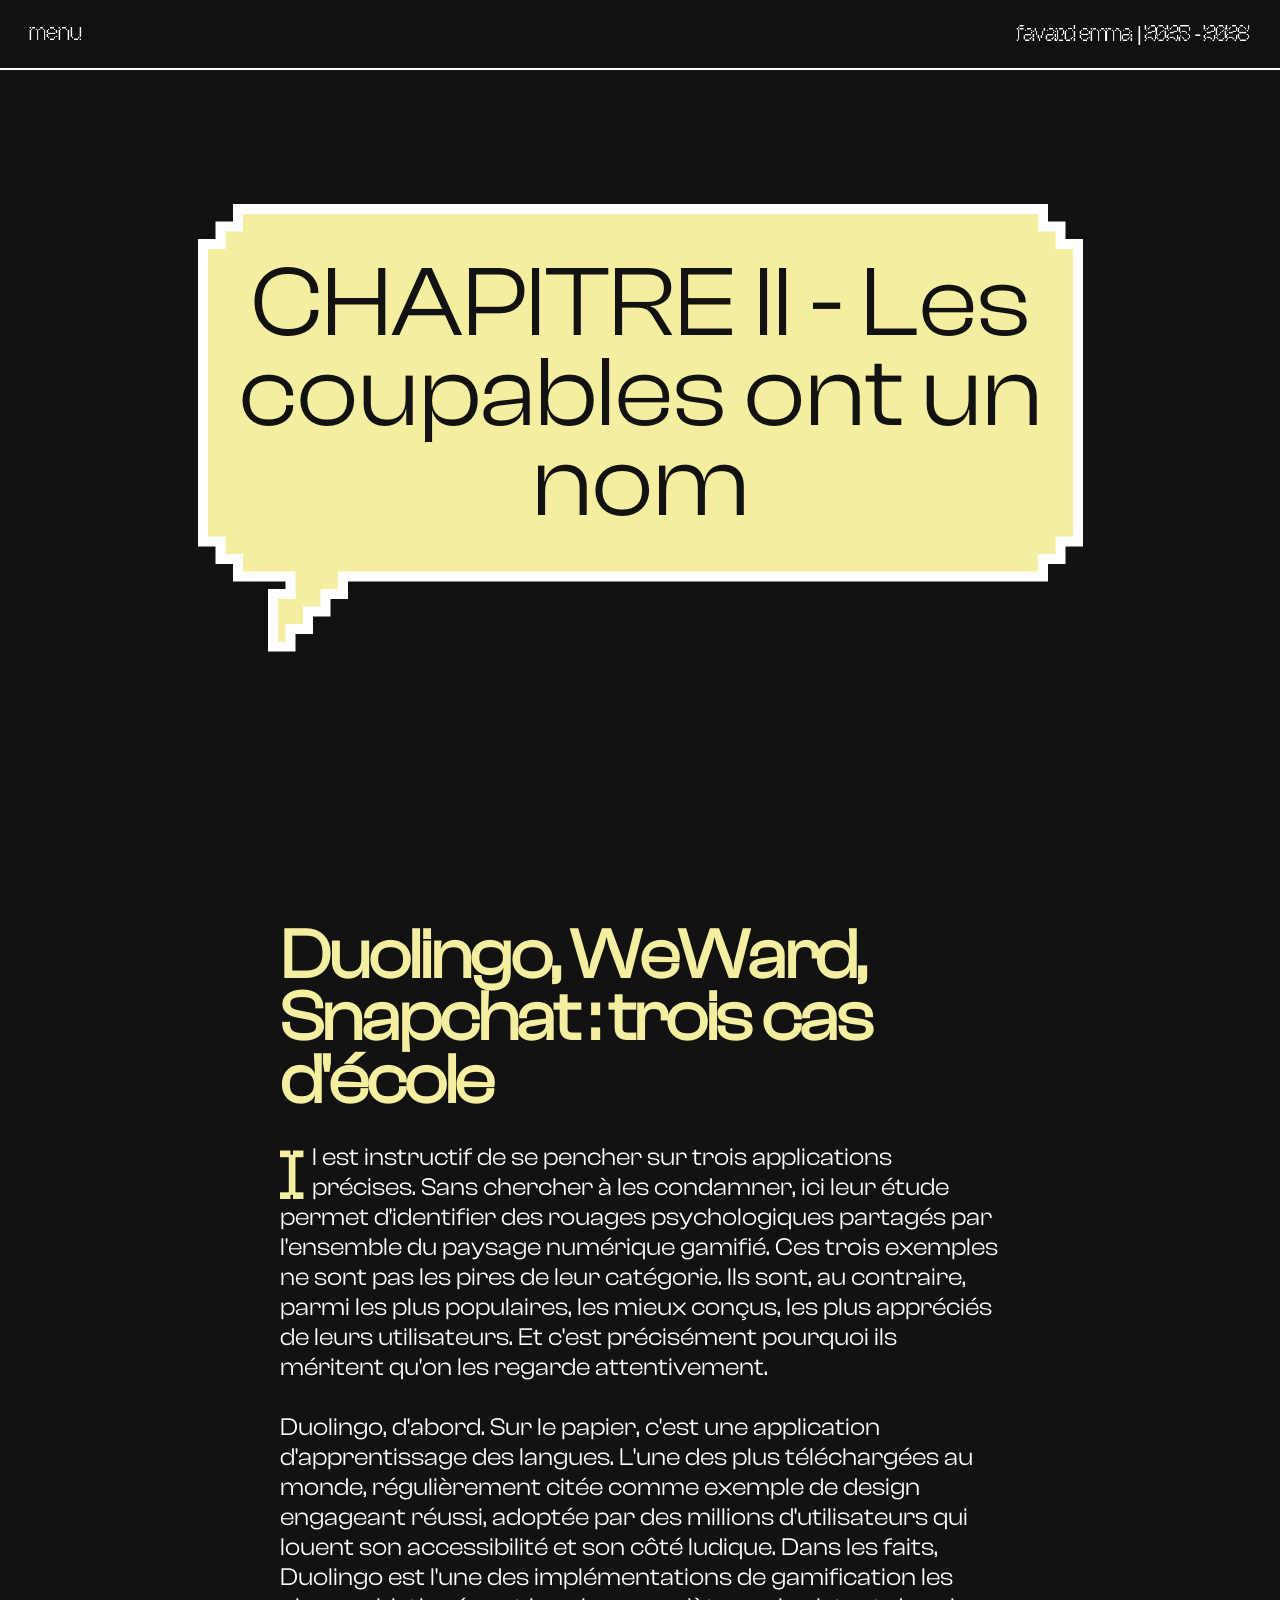
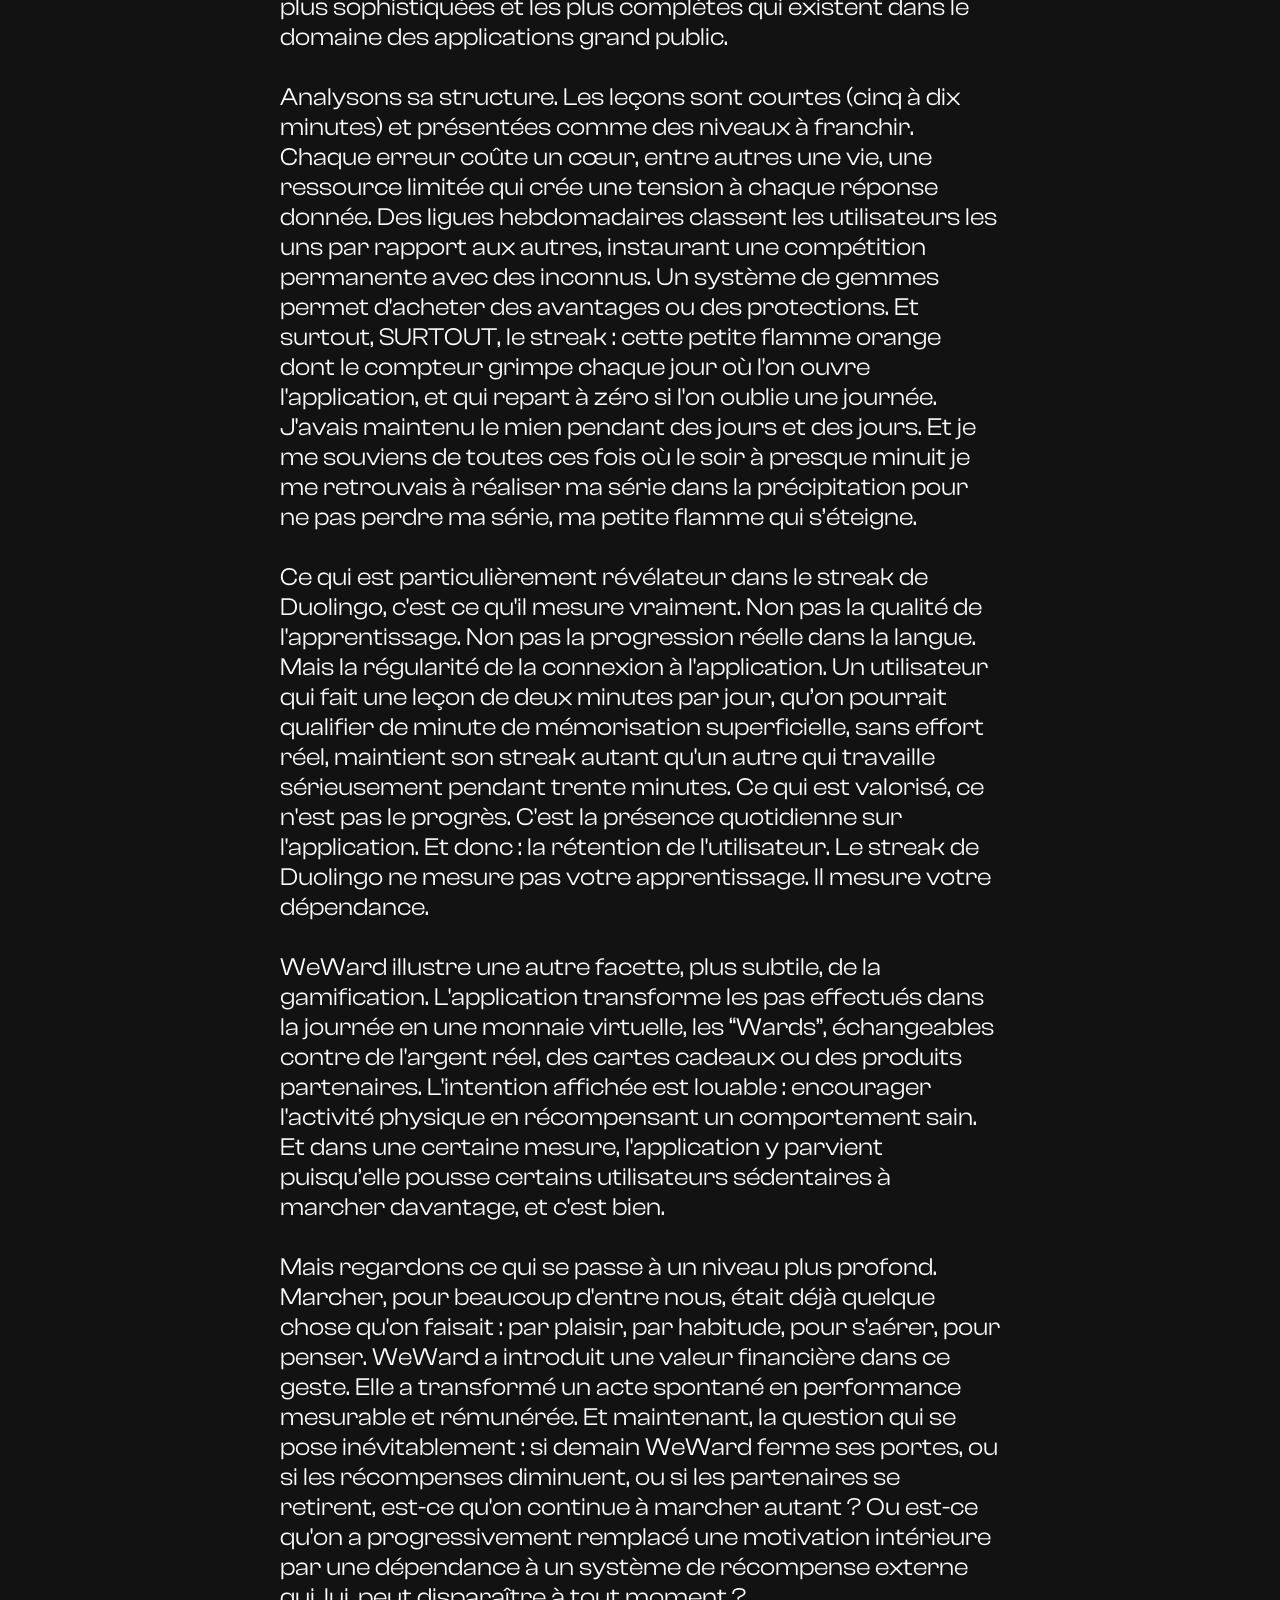
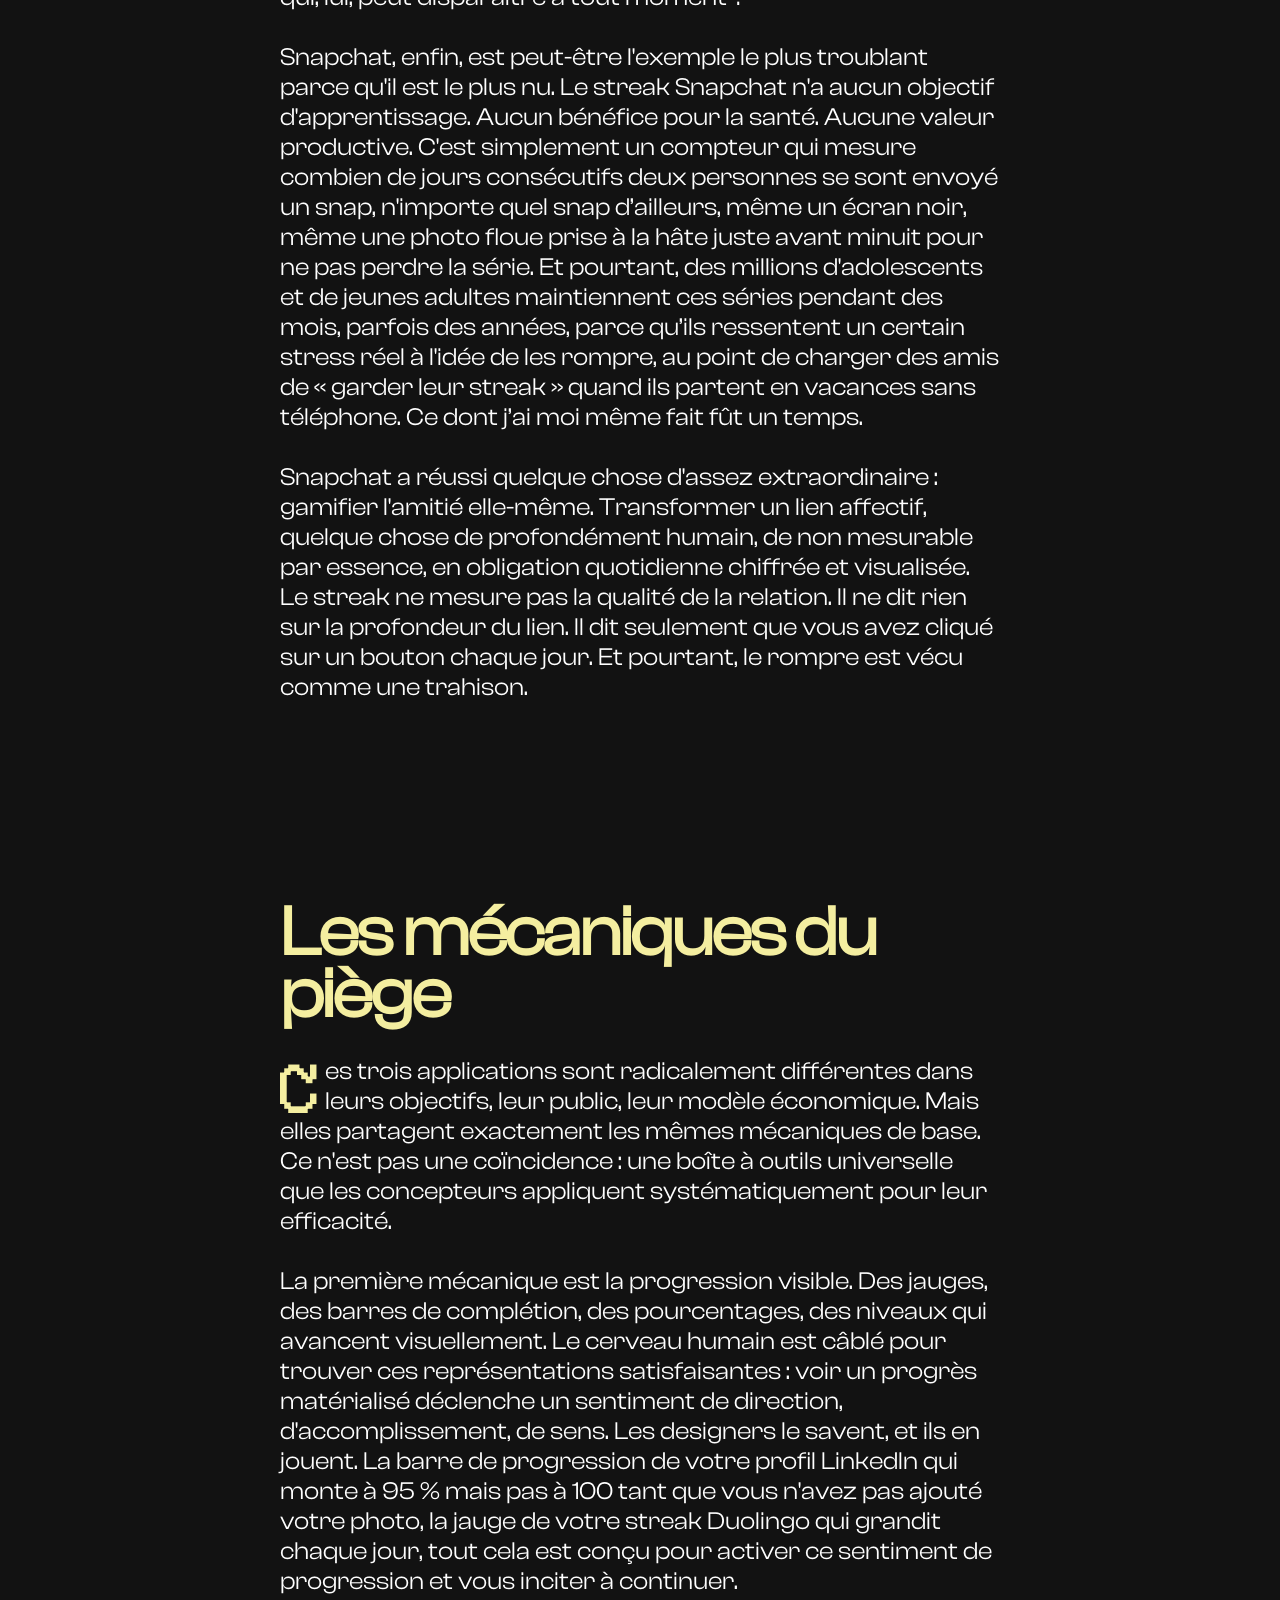
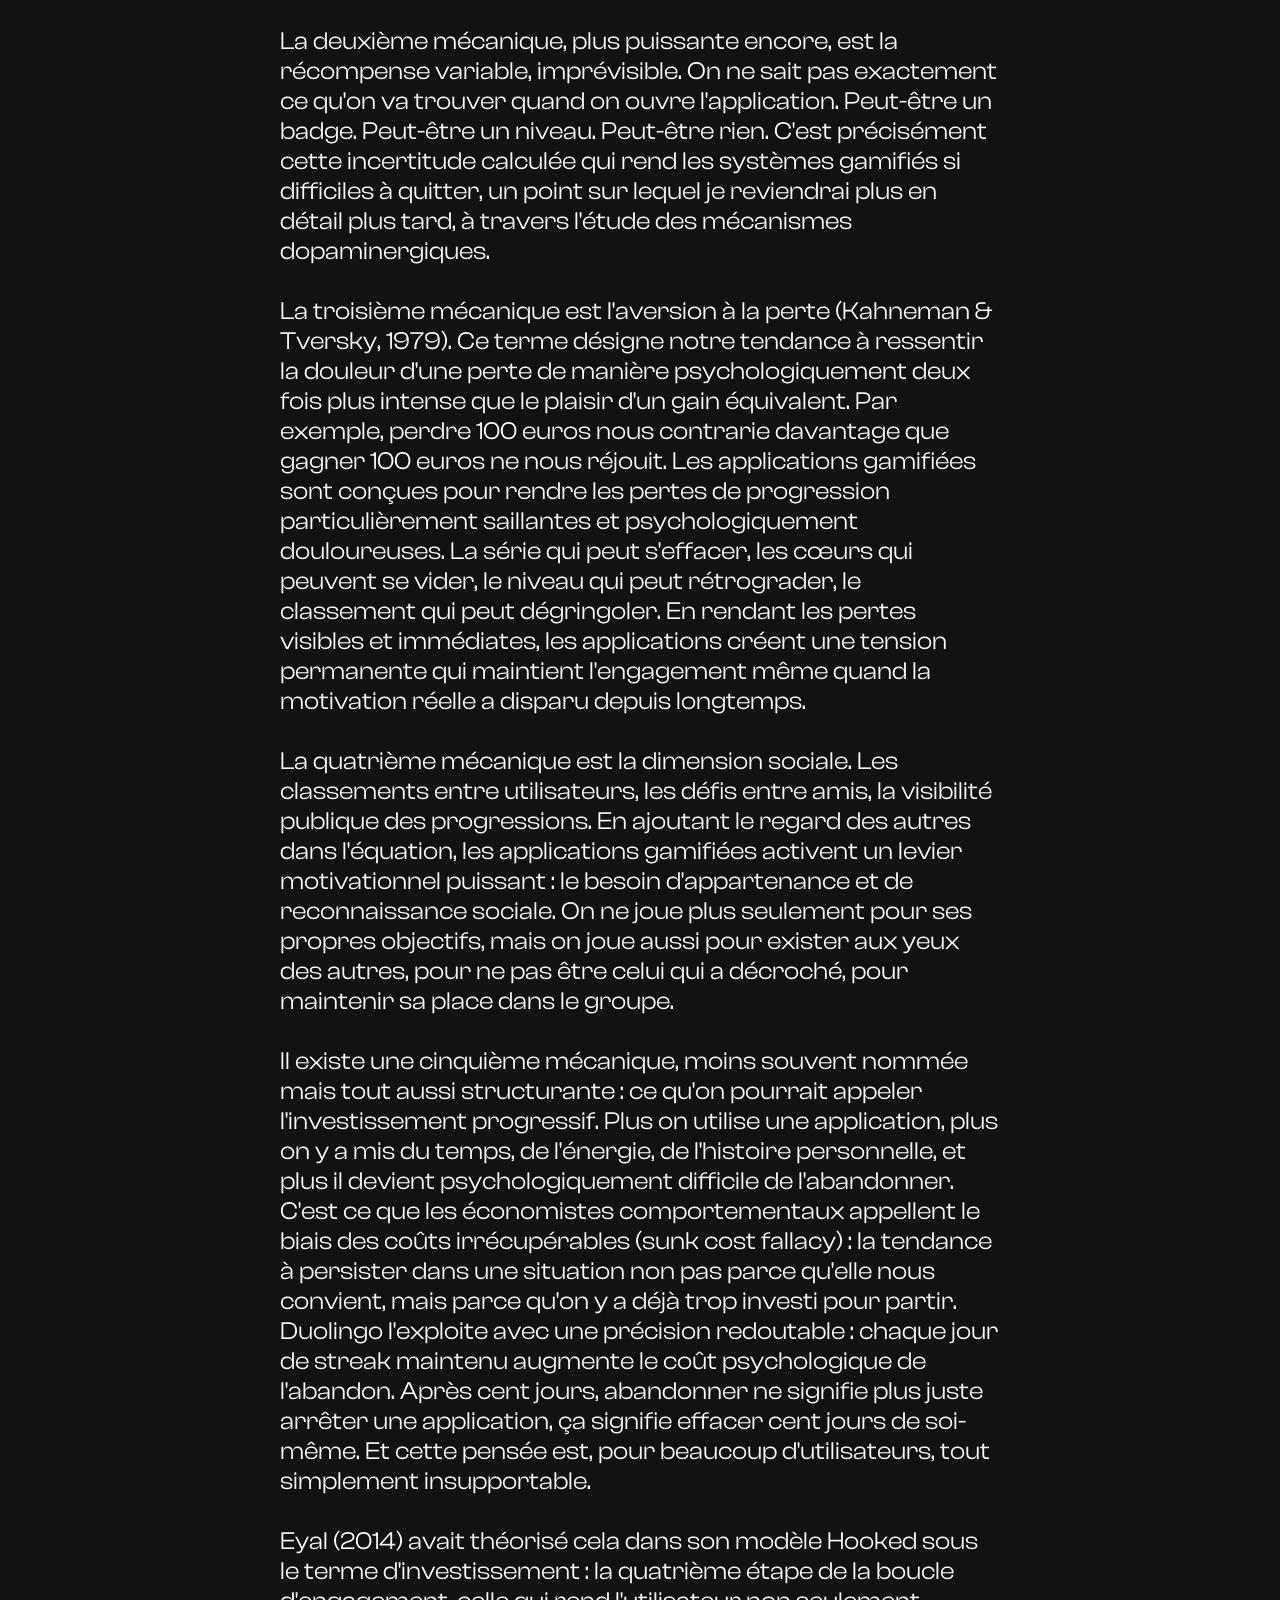
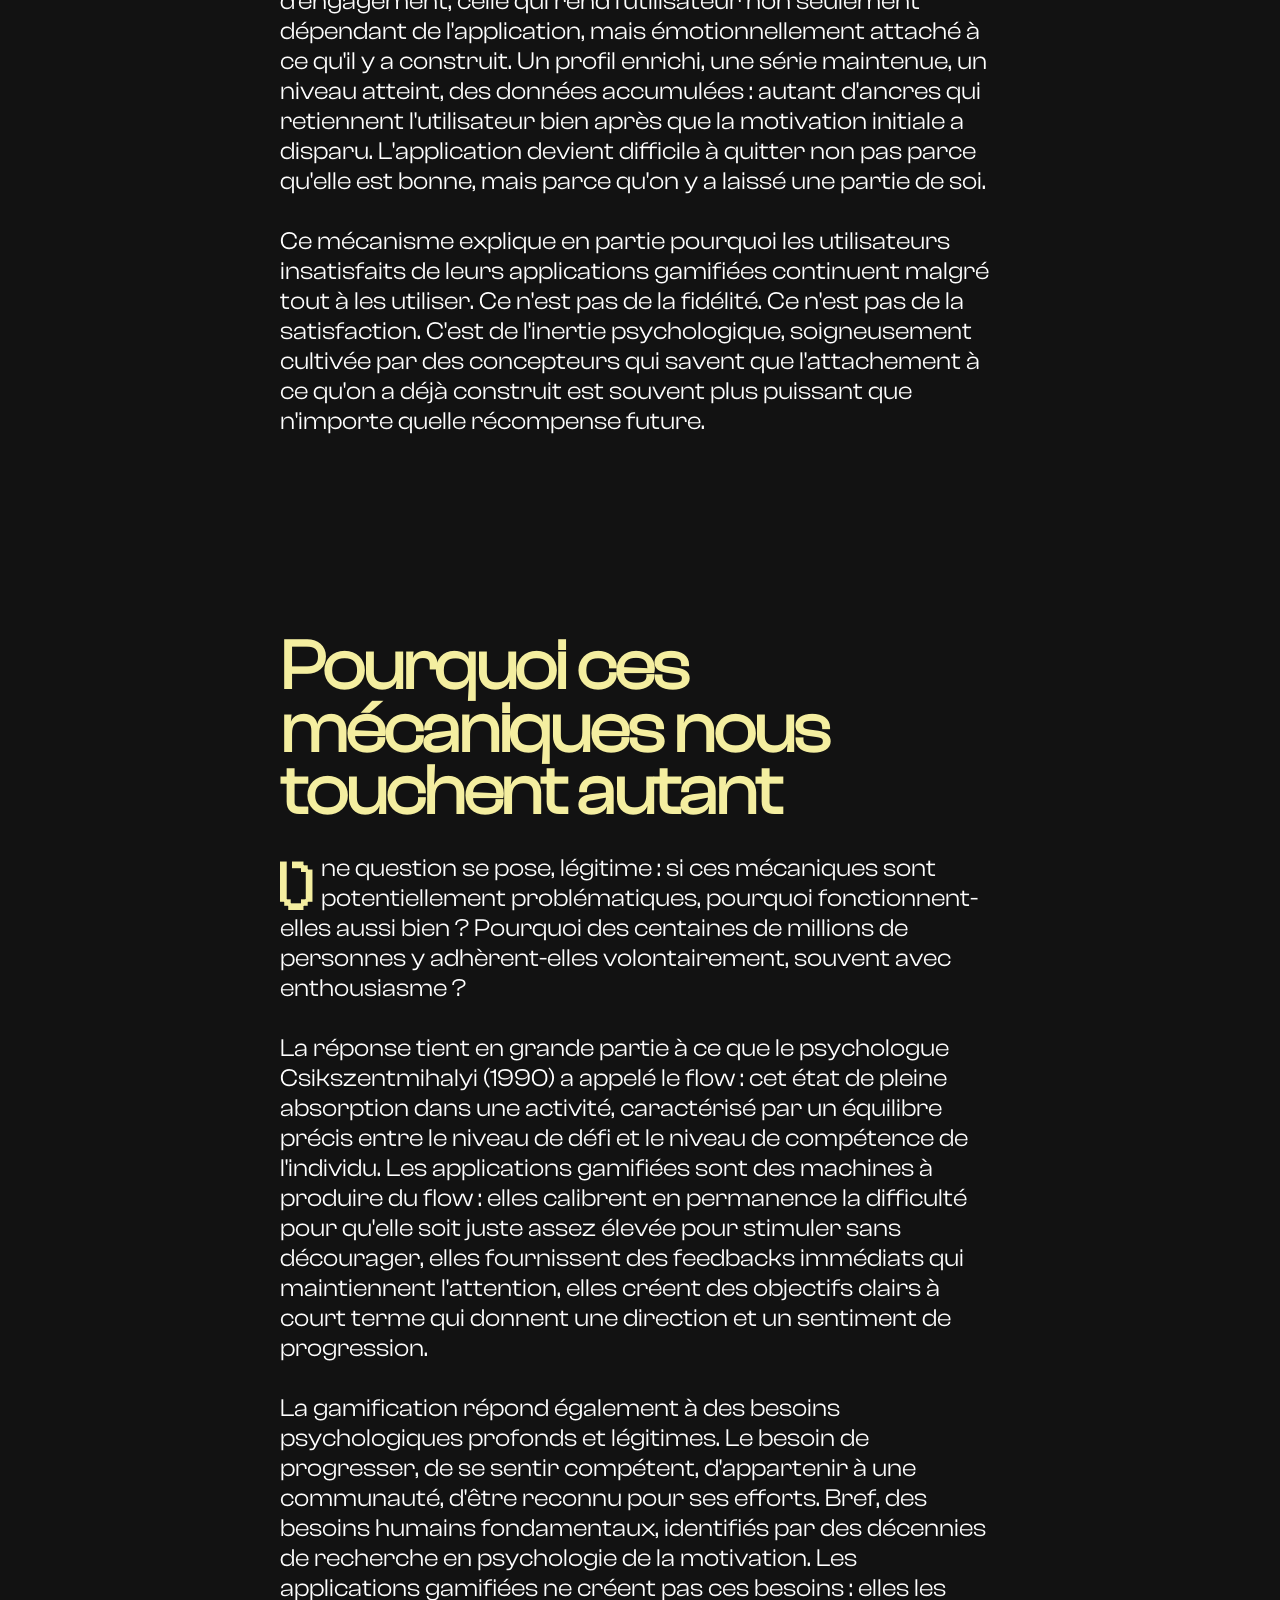
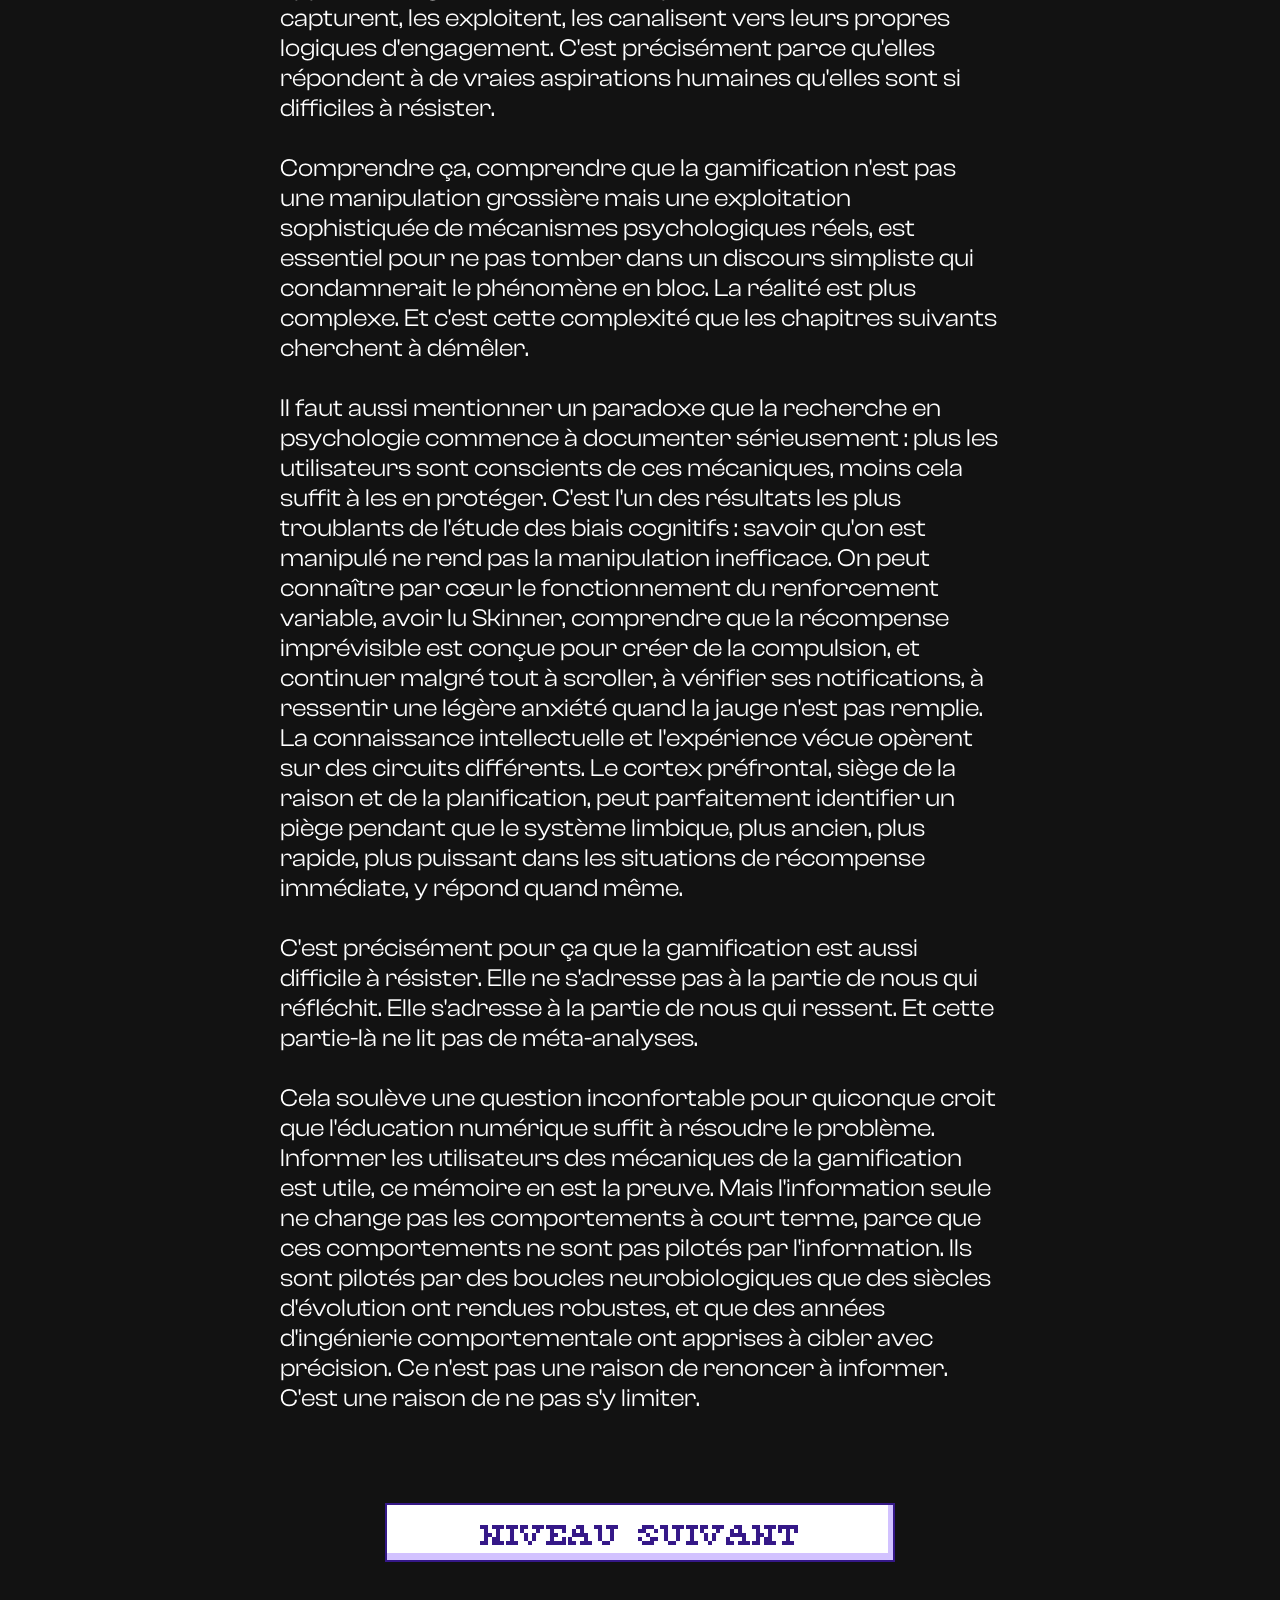
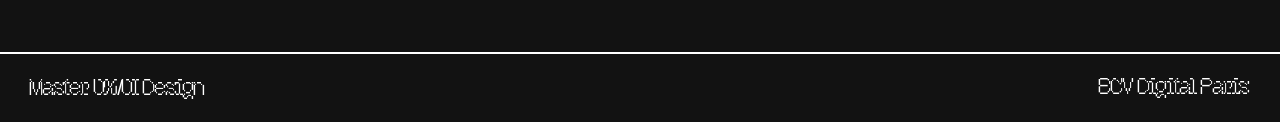
==== commit 3d37c750: "Update chapter-II.html" ====
--- a/chapter-II.html
+++ b/chapter-II.html
@@ -77,7 +77,7 @@
 
         <p>Ce qui est particulièrement révélateur dans le streak de Duolingo, c'est ce qu'il mesure vraiment. Non pas la qualité de l'apprentissage. Non pas la progression réelle dans la langue. Mais la régularité de la connexion à l'application. Un utilisateur qui fait une leçon de deux minutes par jour, qu’on pourrait qualifier de minute de mémorisation superficielle, sans effort réel, maintient son streak autant qu'un autre qui travaille sérieusement pendant trente minutes. Ce qui est valorisé, ce n'est pas le progrès. C'est la présence quotidienne sur l'application. Et donc : la rétention de l'utilisateur. Le streak de Duolingo ne mesure pas votre apprentissage. Il mesure votre dépendance.</p>
 
-        <p>WeWard illustre une autre facette, plus subtile, de la gamification. L'application transforme les pas effectués dans la journée en une monnaie virtuelle, les “Wards”, échangeables contre de l'argent réel, des cartes cadeaux ou des produits partenaires. L'intention affichée est louable : encourager l'activité physique en récompensant un comportement sain. Et dans une certaine mesure, l'application y parvient puisqu’elle pousse certains utilisateurs sédentaires à marcher davantage, et c'est bien.ues. L'une des plus téléchargées au monde, régulièrement citée comme exemple de design engageant réussi, adoptée par des millions d'utilisateurs qui louent son accessibilité et son côté ludique. Dans les faits, Duolingo est l'une des implémentations de gamification les plus sophistiquées et les plus complètes qui existent dans le domaine des applications grand public.</p>
+        <p>WeWard illustre une autre facette, plus subtile, de la gamification. L'application transforme les pas effectués dans la journée en une monnaie virtuelle, les “Wards”, échangeables contre de l'argent réel, des cartes cadeaux ou des produits partenaires. L'intention affichée est louable : encourager l'activité physique en récompensant un comportement sain. Et dans une certaine mesure, l'application y parvient puisqu’elle pousse certains utilisateurs sédentaires à marcher davantage, et c'est bien.</p>
 
         <p>Mais regardons ce qui se passe à un niveau plus profond. Marcher, pour beaucoup d'entre nous, était déjà quelque chose qu'on faisait : par plaisir, par habitude, pour s'aérer, pour penser. WeWard a introduit une valeur financière dans ce geste. Elle a transformé un acte spontané en performance mesurable et rémunérée. Et maintenant, la question qui se pose inévitablement : si demain WeWard ferme ses portes, ou si les récompenses diminuent, ou si les partenaires se retirent, est-ce qu'on continue à marcher autant ? Ou est-ce qu'on a progressivement remplacé une motivation intérieure par une dépendance à un système de récompense externe qui, lui, peut disparaître à tout moment ?</p>
 
--- a/style.css
+++ b/style.css
@@ -1,5 +1,47 @@
-:root { --black:#121212; --white:#fff; --purple:#351888; --pastel-purple:#d2c2ff; --pastel-green:#b6fb9a; --display:"Clash Display","Arial Narrow","Helvetica Neue",Arial,sans-serif; --bankara:"Bankara Grotesk","Helvetica Neue",Helvetica,Arial,sans-serif; --sans:"Helvetica Neue",Helvetica,Arial,sans-serif; --serif:"Microserif","Courier New",monospace; }
-* { box-sizing:border-box; }
+/* 1. Déclaration des polices locales */
+@font-face {
+  font-family: "Clash Display";
+  src: url("./fonts/ClashDisplay-Regular.otf");
+  font-weight: normal;
+  font-display: swap;
+}
+
+@font-face {
+  font-family: "Clash Display Bold";
+  src: url("./fonts/ClashDisplay-Bold.otf");
+  font-weight: bold;
+  font-display: swap;
+}
+
+@font-face {
+  font-family: "Bankara Grotesk";
+  src: url("./fonts/bankara-grotesk.ttf");
+  font-display: swap;
+}
+
+@font-face {
+  font-family: "Microserif";
+  src: url("./fonts/Microserif.ttf");
+  font-display: swap;
+}
+
+/* 2. Variables corrigées avec des espaces après les virgules */
+:root {
+  --black: #121212;
+  --white: #fff;
+  --purple: #351888;
+  --pastel-purple: #d2c2ff;
+  --pastel-green: #b6fb9a;
+  --display: "Clash Display", "Arial Narrow", "Helvetica Neue", Arial, sans-serif;
+  --bankara: "Bankara Grotesk", "Helvetica Neue", Helvetica, Arial, sans-serif;
+  --sans: "Helvetica Neue", Helvetica, Arial, sans-serif;
+  --serif: "Microserif", "Courier New", monospace;
+}
+
+* { box-sizing: border-box; }
+
+
+
 
 html { scroll-behavior: smooth; }
 html, body { margin:0; background:var(--black); }
@@ -177,7 +219,7 @@
 
 
 
-h2 { margin-top: 200px; margin-bottom: 30px; color:var(--accent-color); font-family:"Clash Display", var(--display); font-size:70px; font-weight:700; line-height:.89; letter-spacing:-.03em; scroll-margin-top: 120px; }
+h2 { margin-top: 200px; margin-bottom: 30px; color:var(--accent-color); font-family:"Clash Display", var(--display); font-size:70px; font-weight:bold; line-height:.89; letter-spacing:-.03em; scroll-margin-top: 120px; }
 .content p { margin:0 0 30px; font-family:"Clash Display", var(--display); font-size:25px; font-weight:400; line-height:normal; letter-spacing:0; }
 .content p:last-child { margin-bottom:0; }
 .next { width:min(510px, calc(100% - 48px)); height:59px; display:grid; place-items:center; margin:0 auto 90px; border:2px solid var(--purple); box-shadow:inset -5px -7px 0 var(--pastel-purple); color:var(--purple); cursor:pointer; background:var(--white); font-family:var(--serif); font-size:40px; font-weight:400; line-height:1; letter-spacing:-2px; text-decoration:none; text-transform:uppercase; transition:transform .2s ease, color .2s ease; }
@@ -537,4 +579,4 @@
   .launch.is-ready .launch__start { 
     animation: none !important; 
   } 
-}+}
